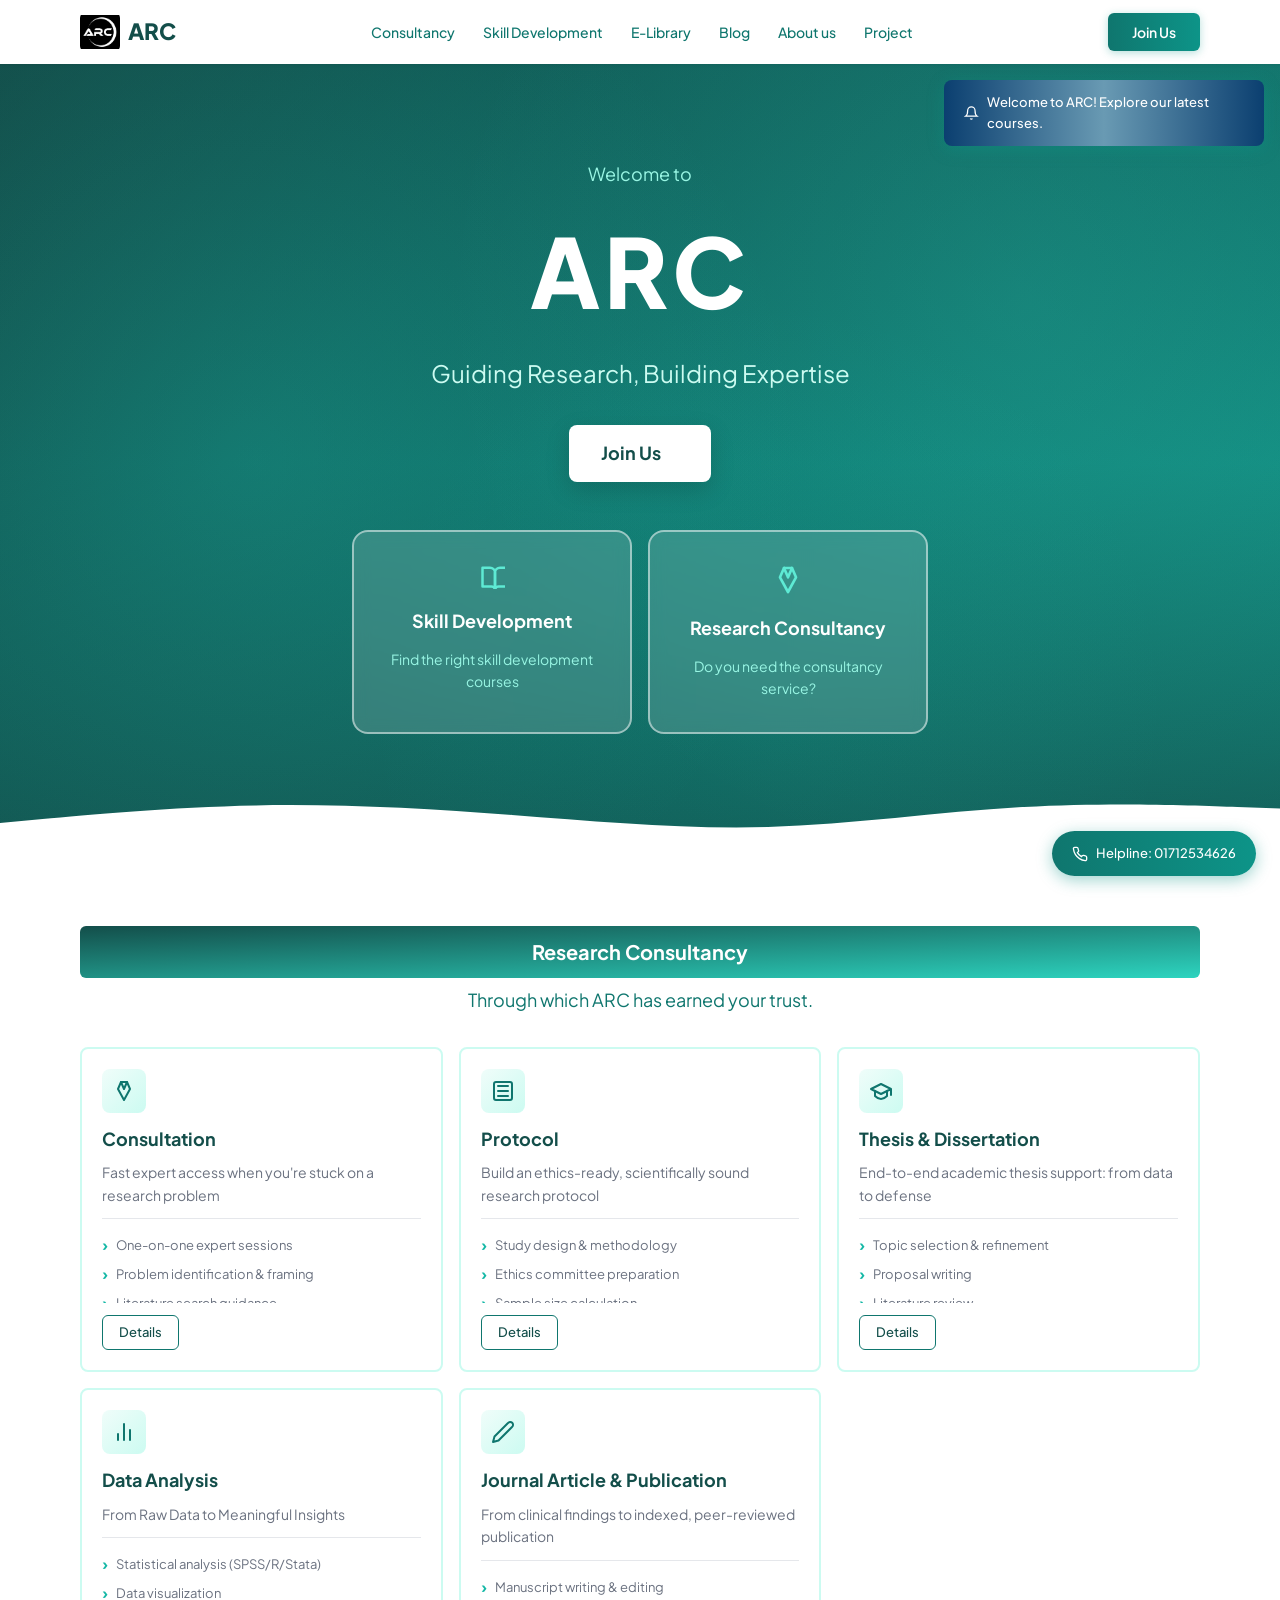
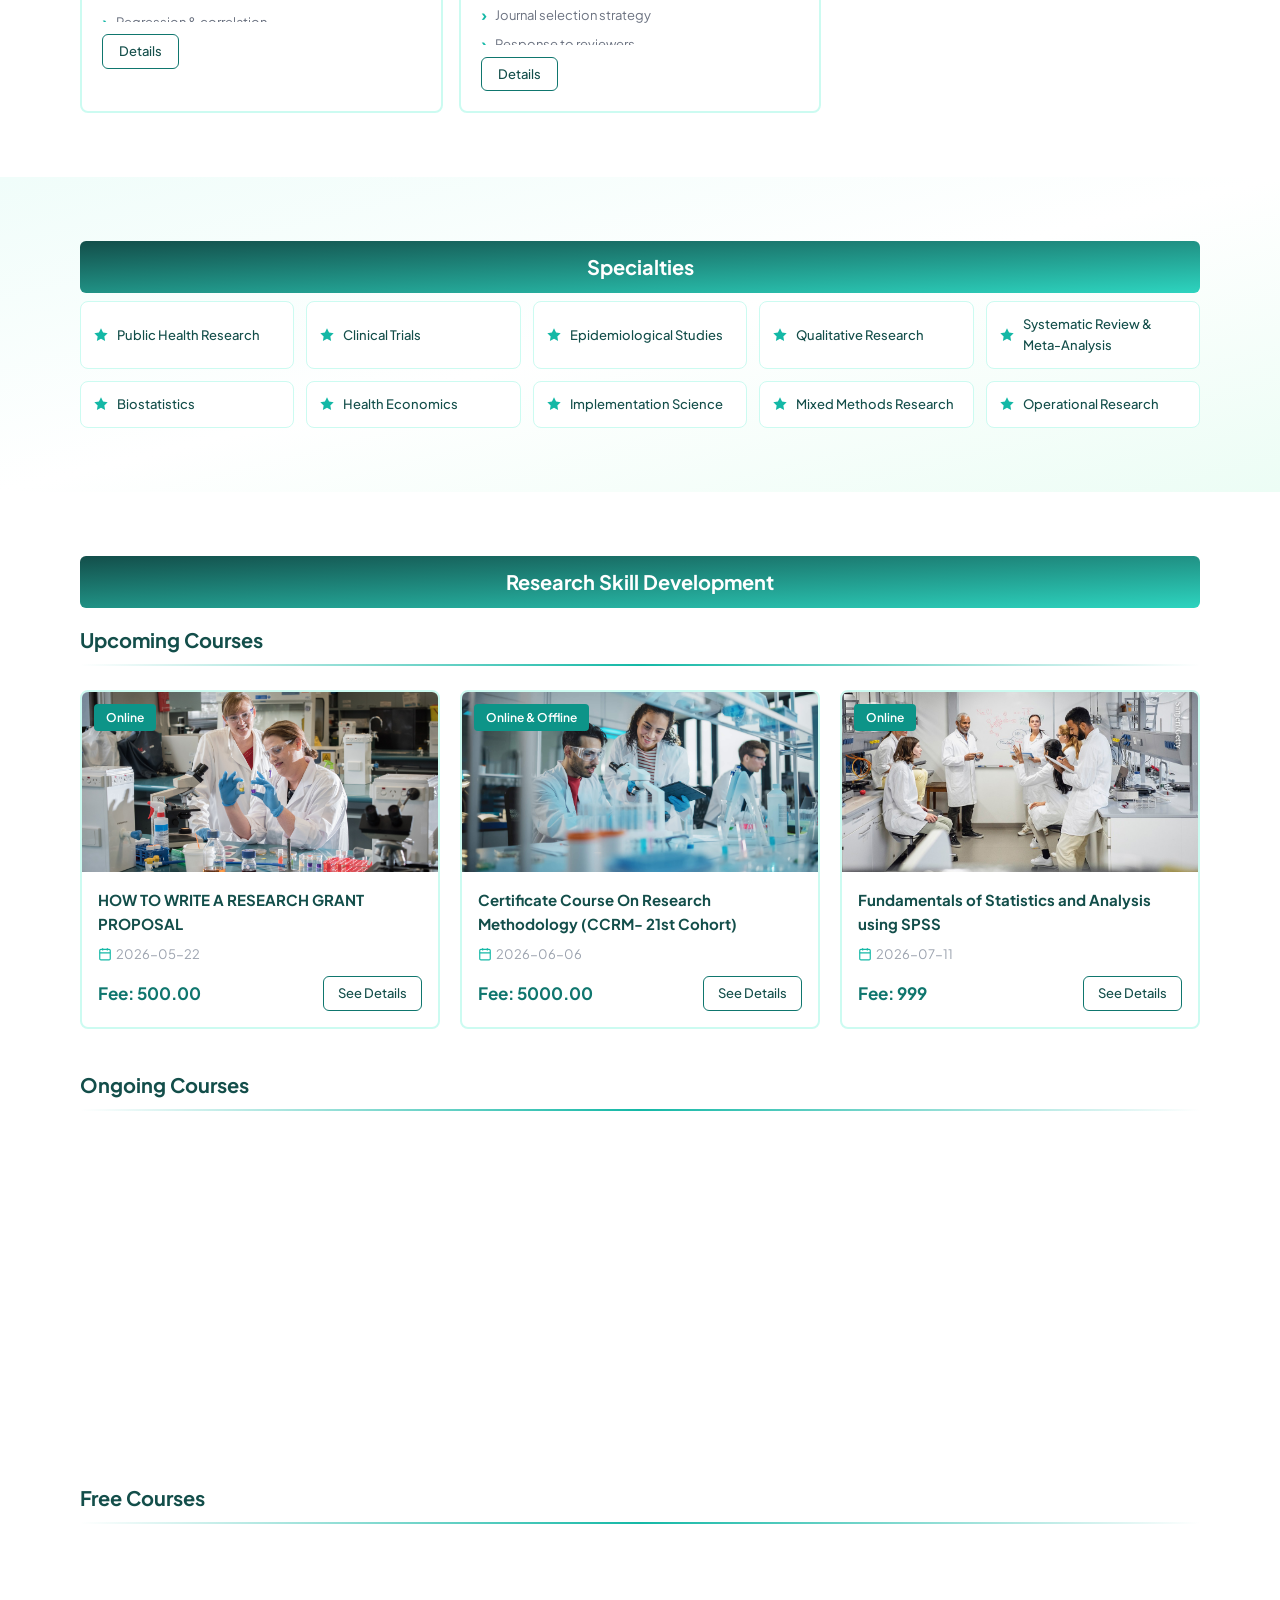
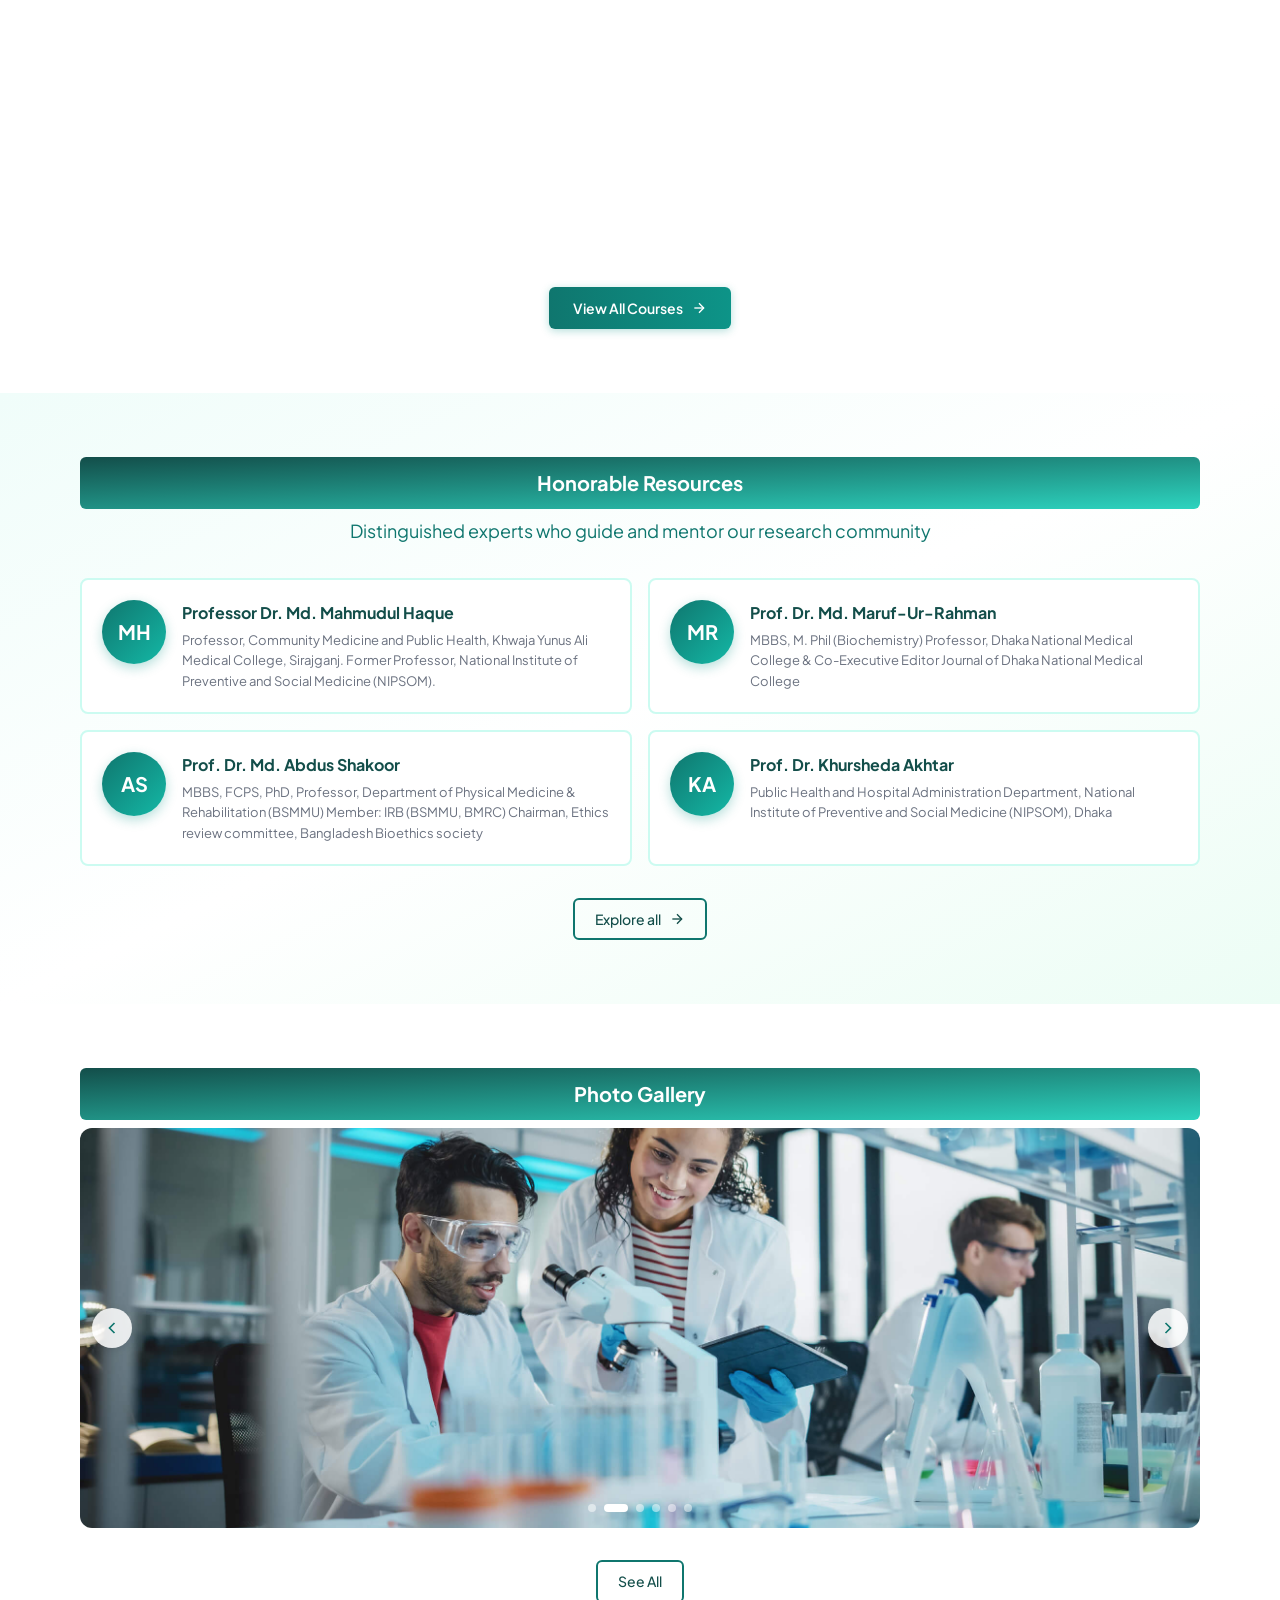
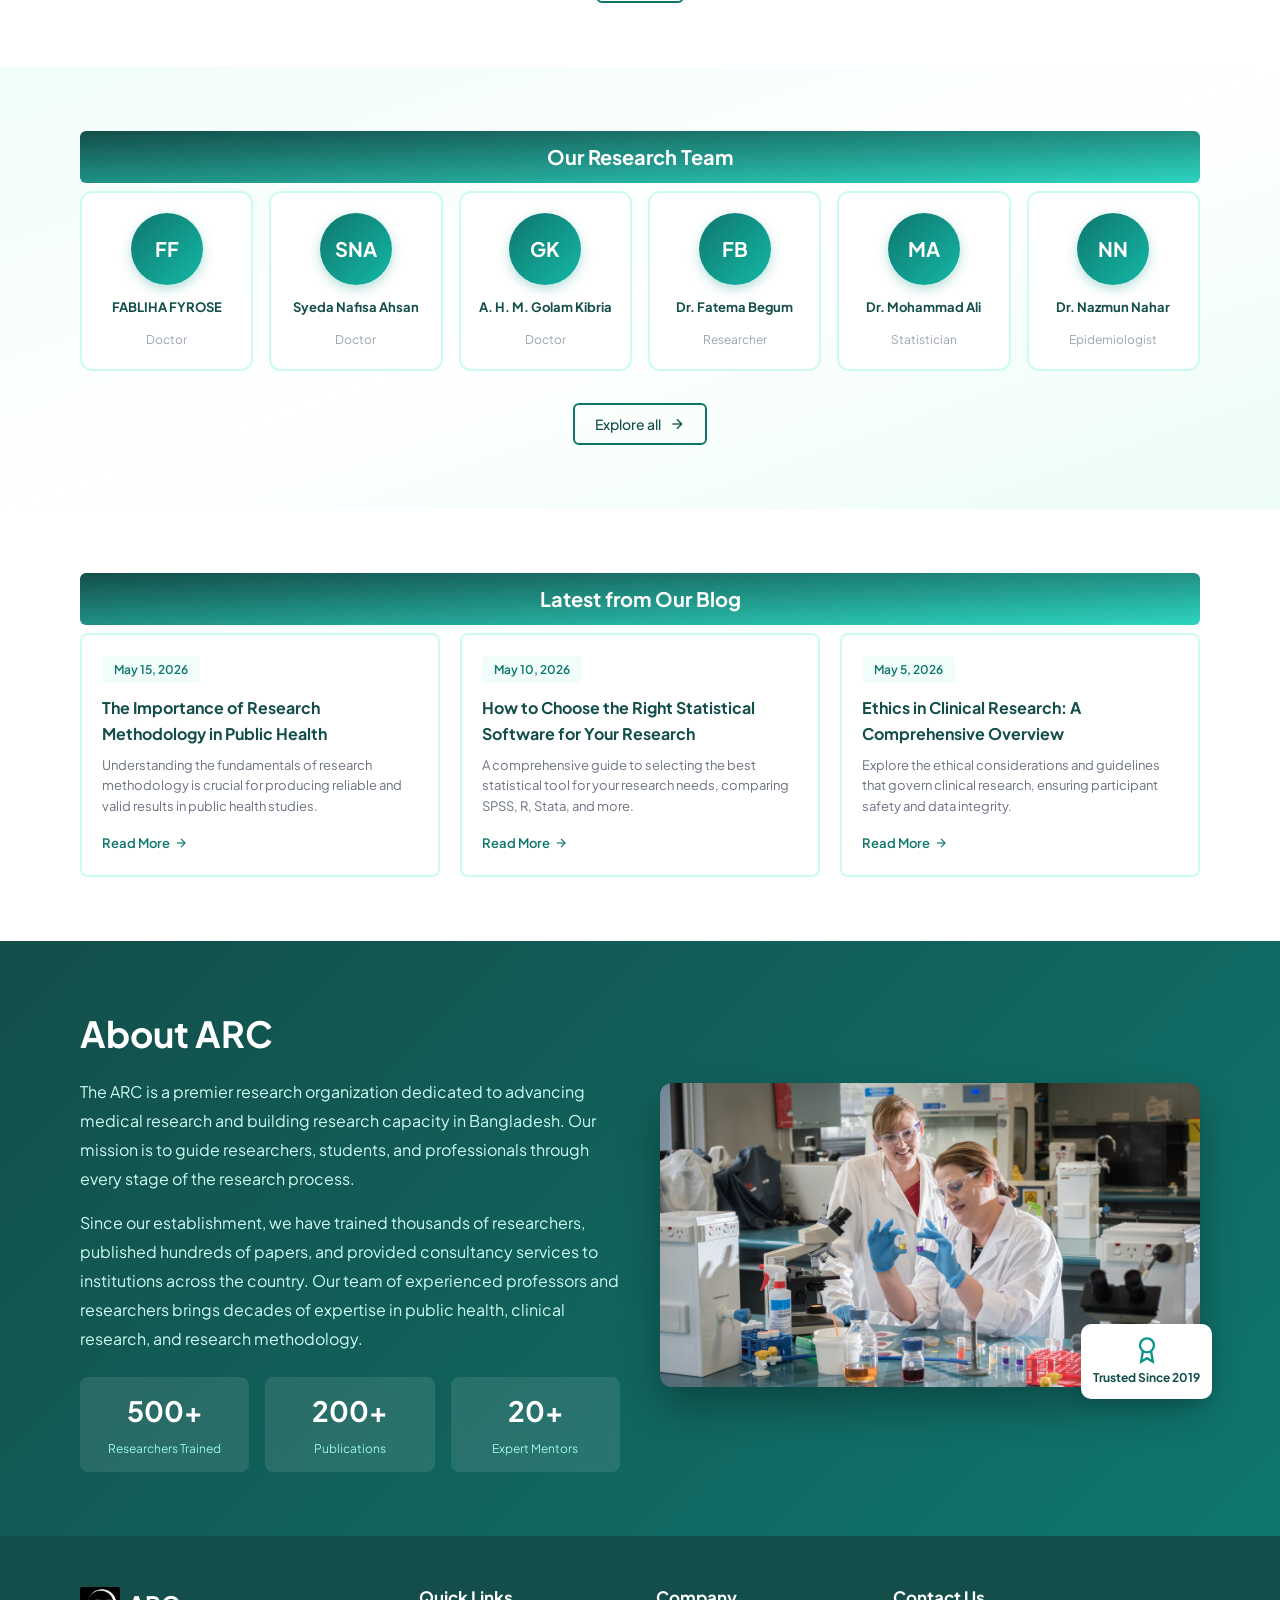
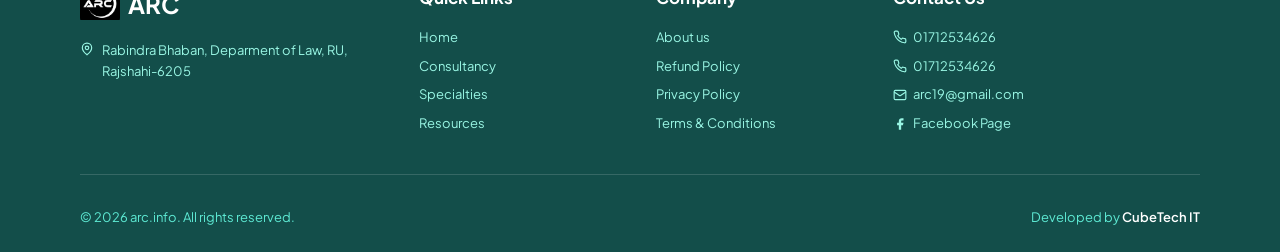
==== index.html @ f707f143 "Add files via upload" ====
<!DOCTYPE html>
<html lang="en">
<head>
  <meta charset="UTF-8" />
  <meta name="viewport" content="width=device-width, initial-scale=1.0" />
  <title>ARC - Research Skill Development | Courses</title>
  <meta name="description" content="Explore our available online, offline, and hybrid research skill development courses. Guiding Research, Building Expertise." />
  <link rel="preconnect" href="https://fonts.googleapis.com" />
  <link rel="preconnect" href="https://fonts.gstatic.com" crossorigin />
  <link href="https://fonts.googleapis.com/css2?family=Plus+Jakarta+Sans:wght@300;400;500;600;700;800&display=swap" rel="stylesheet" />
  <link rel="stylesheet" href="style.css" />
</head>
<body>

  <!-- ═══════════════ HEADER ═══════════════ -->
  <header id="header">
    <div class="container header-inner">
      <a href="#" class="logo">
        <img src="logo.png" alt="ARC Logo" />
        <span>ARC</span>
      </a>
      <nav id="desktopNav">
        <a href="#consultancy">Consultancy</a>
        <a href="#courses">Skill Development</a>
        <a href="#resources">E-Library</a>
        <a href="#blog">Blog</a>
        <a href="#about">About us</a>
        <a href="#team">Project</a>
      </nav>
      <a href="#" class="btn-join">Join Us</a>
      <button id="menuToggle" aria-label="Toggle menu">
        <span class="hamburger"></span>
      </button>
    </div>

    <!-- Mobile Nav -->
    <nav id="mobileNav">
      <a href="#consultancy">Consultancy</a>
      <a href="#courses">Skill Development</a>
      <a href="#resources">E-Library</a>
      <a href="#blog">Blog</a>
      <a href="#about">About us</a>
      <a href="#team">Project</a>
      <a href="#" class="btn-join-mobile">Join Us</a>
    </nav>
  </header>

  <main>
    <!-- ═══════════════ HERO ═══════════════ -->
    <section id="hero">
      <div class="hero-overlay"></div>
      <div class="hero-bg-pattern"></div>
      <div class="container hero-content">
        <p class="hero-welcome">Welcome to</p>
        <h1 class="hero-title">ARC</h1>
        <p class="hero-subtitle">Guiding Research, Building Expertise</p>
        <a href="#" class="btn-hero-join">
          Join Us
          <svg width="10" height="10" viewBox="0 0 10 10" fill="none" stroke="currentColor" stroke-width="2" stroke-linecap="round" stroke-linejoin="round"><path d="M5 12h14"/><path d="m12 5 7 7-7 7"/></svg>
        </a>
        <div class="hero-cards">
          <a href="#courses" class="hero-card">
            <div class="hero-card-icon">
              <svg width="25" height="25" viewBox="0 0 20 20" fill="none" stroke="currentColor" stroke-width="2" stroke-linecap="round" stroke-linejoin="round"><path d="M2 3h6a4 4 0 0 1 4 4v14a3 3 0 0 0-3-3H2z"/><path d="M22 3h-6a4 4 0 0 0-4 4v14a3 3 0 0 1 3-3h7z"/></svg>
            </div>
            <h4>Skill Development</h4>
            <p>Find the right skill development courses</p>
          </a>
          <a href="#consultancy" class="hero-card">
            <div class="hero-card-icon">
              <svg width="32" height="32" viewBox="0 0 24 24" fill="none" stroke="currentColor" stroke-width="2" stroke-linecap="round" stroke-linejoin="round"><path d="M9 3h6l3 7-6 11-6-11z"/><path d="M9 3l3 7m3-7-3 7"/></svg>
            </div>
            <h4>Research Consultancy</h4>
            <p>Do you need the consultancy service?</p>
          </a>
        </div>
      </div>
      <div class="hero-wave">
        <svg viewBox="0 0 1440 100" preserveAspectRatio="none">
          <path d="M0 50L48 45C96 40 192 30 288 28C384 26 480 32 576 40C672 48 768 58 864 55C960 52 1056 36 1152 30C1248 24 1344 28 1392 30L1440 32V100H0Z" fill="#ffffff"/>
        </svg>
      </div>
    </section>

    <!-- ═══════════════ RESEARCH CONSULTANCY ═══════════════ -->
    <section id="consultancy">
      <div class="container">
        <h2 class="section-title-bg">Research Consultancy</h2>
        <p class="section-subtitle">Through which ARC has earned your trust.</p>

        <div class="consultancy-grid">
          <!-- Consultation -->
          <a class="consultancy-card" data-service="0" href="step1.html?service=0">
            <div class="consultancy-icon">
              <svg width="24" height="24" viewBox="0 0 24 24" fill="none" stroke="currentColor" stroke-width="2" stroke-linecap="round" stroke-linejoin="round"><path d="M9 3h6l3 7-6 11-6-11z"/><path d="M9 3l3 7m3-7-3 7"/></svg>
            </div>
            <h4>Consultation</h4>
            <p>Fast expert access when you're stuck on a research problem</p>
            <hr />
            <ul class="feature-list collapsed">
              <li>One-on-one expert sessions</li>
              <li>Problem identification &amp; framing</li>
              <li>Literature search guidance</li>
            </ul>
            <span class="btn-details">Details</span>
          </a>

          <!-- Protocol -->
          <a class="consultancy-card" data-service="1" href="step1.html?service=1">
            <div class="consultancy-icon">
              <svg width="24" height="24" viewBox="0 0 24 24" fill="none" stroke="currentColor" stroke-width="2" stroke-linecap="round" stroke-linejoin="round"><rect width="18" height="18" x="3" y="3" rx="2"/><path d="M7 7h10"/><path d="M7 12h10"/><path d="M7 17h10"/></svg>
            </div>
            <h4>Protocol</h4>
            <p>Build an ethics-ready, scientifically sound research protocol</p>
            <hr />
            <ul class="feature-list collapsed">
              <li>Study design &amp; methodology</li>
              <li>Ethics committee preparation</li>
              <li>Sample size calculation</li>
              <li>Data collection plan</li>
              <li>Statistical analysis plan</li>
              <li>Timeline &amp; budgeting</li>
              <li>Regulatory compliance</li>
              <li>Informed consent drafting</li>
            </ul>
            <span class="btn-details">Details</span>
          </a>

          <!-- Thesis & Dissertation -->
          <a class="consultancy-card" data-service="2" href="step1.html?service=2">
            <div class="consultancy-icon">
              <svg width="24" height="24" viewBox="0 0 24 24" fill="none" stroke="currentColor" stroke-width="2" stroke-linecap="round" stroke-linejoin="round"><path d="M22 10v6M2 10l10-5 10 5-10 5z"/><path d="M6 12v5c3 3 6 3 6 3s3 0 6-3v-5"/></svg>
            </div>
            <h4>Thesis &amp; Dissertation</h4>
            <p>End-to-end academic thesis support: from data to defense</p>
            <hr />
            <ul class="feature-list collapsed">
              <li>Topic selection &amp; refinement</li>
              <li>Proposal writing</li>
              <li>Literature review</li>
              <li>Methodology design</li>
              <li>Data analysis &amp; interpretation</li>
              <li>Chapter-wise writing support</li>
              <li>Formatting &amp; citation</li>
              <li>Defense preparation</li>
              <li>Revision &amp; resubmission</li>
              <li>Plagiarism check &amp; correction</li>
              <li>Final submission guidance</li>
            </ul>
            <span class="btn-details">Details</span>
          </a>

          <!-- Data Analysis -->
          <a class="consultancy-card" data-service="3" href="step1.html?service=3">
            <div class="consultancy-icon">
              <svg width="24" height="24" viewBox="0 0 24 24" fill="none" stroke="currentColor" stroke-width="2" stroke-linecap="round" stroke-linejoin="round"><line x1="18" x2="18" y1="20" y2="10"/><line x1="12" x2="12" y1="20" y2="4"/><line x1="6" x2="6" y1="20" y2="14"/></svg>
            </div>
            <h4>Data Analysis</h4>
            <p>From Raw Data to Meaningful Insights</p>
            <hr />
            <ul class="feature-list collapsed">
              <li>Statistical analysis (SPSS/R/Stata)</li>
              <li>Data visualization</li>
              <li>Regression &amp; correlation</li>
              <li>Report-ready output</li>
            </ul>
            <span class="btn-details">Details</span>
          </a>

          <!-- Journal Article -->
          <a class="consultancy-card" data-service="4" href="step1.html?service=4">
            <div class="consultancy-icon">
              <svg width="24" height="24" viewBox="0 0 24 24" fill="none" stroke="currentColor" stroke-width="2" stroke-linecap="round" stroke-linejoin="round"><path d="M17 3a2.85 2.83 0 1 1 4 4L7.5 20.5 2 22l1.5-5.5Z"/></svg>
            </div>
            <h4>Journal Article &amp; Publication</h4>
            <p>From clinical findings to indexed, peer-reviewed publication</p>
            <hr />
            <ul class="feature-list collapsed">
              <li>Manuscript writing &amp; editing</li>
              <li>Journal selection strategy</li>
              <li>Response to reviewers</li>
              <li>Formatting per journal guidelines</li>
              <li>Reference management</li>
              <li>Abstract &amp; cover letter drafting</li>
              <li>Ethical compliance review</li>
              <li>Post-publication support</li>
              <li>Indexing assistance</li>
            </ul>
            <span class="btn-details">Details</span>
          </a>
        </div>
      </div>
    </section>

    <!-- ═══════════════ SPECIALTIES ═══════════════ -->
    <section id="specialties">
      <div class="container">
        <h2 class="section-title-bg">Specialties</h2>
        <div class="specialties-grid">
          <div class="specialty-tag">
            <svg width="16" height="16" viewBox="0 0 24 24" fill="currentColor"><polygon points="12 2 15.09 8.26 22 9.27 17 14.14 18.18 21.02 12 17.77 5.82 21.02 7 14.14 2 9.27 8.91 8.26 12 2"/></svg>
            Public Health Research
          </div>
          <div class="specialty-tag">
            <svg width="16" height="16" viewBox="0 0 24 24" fill="currentColor"><polygon points="12 2 15.09 8.26 22 9.27 17 14.14 18.18 21.02 12 17.77 5.82 21.02 7 14.14 2 9.27 8.91 8.26 12 2"/></svg>
            Clinical Trials
          </div>
          <div class="specialty-tag">
            <svg width="16" height="16" viewBox="0 0 24 24" fill="currentColor"><polygon points="12 2 15.09 8.26 22 9.27 17 14.14 18.18 21.02 12 17.77 5.82 21.02 7 14.14 2 9.27 8.91 8.26 12 2"/></svg>
            Epidemiological Studies
          </div>
          <div class="specialty-tag">
            <svg width="16" height="16" viewBox="0 0 24 24" fill="currentColor"><polygon points="12 2 15.09 8.26 22 9.27 17 14.14 18.18 21.02 12 17.77 5.82 21.02 7 14.14 2 9.27 8.91 8.26 12 2"/></svg>
            Qualitative Research
          </div>
          <div class="specialty-tag">
            <svg width="16" height="16" viewBox="0 0 24 24" fill="currentColor"><polygon points="12 2 15.09 8.26 22 9.27 17 14.14 18.18 21.02 12 17.77 5.82 21.02 7 14.14 2 9.27 8.91 8.26 12 2"/></svg>
            Systematic Review &amp; Meta-Analysis
          </div>
          <div class="specialty-tag">
            <svg width="16" height="16" viewBox="0 0 24 24" fill="currentColor"><polygon points="12 2 15.09 8.26 22 9.27 17 14.14 18.18 21.02 12 17.77 5.82 21.02 7 14.14 2 9.27 8.91 8.26 12 2"/></svg>
            Biostatistics
          </div>
          <div class="specialty-tag">
            <svg width="16" height="16" viewBox="0 0 24 24" fill="currentColor"><polygon points="12 2 15.09 8.26 22 9.27 17 14.14 18.18 21.02 12 17.77 5.82 21.02 7 14.14 2 9.27 8.91 8.26 12 2"/></svg>
            Health Economics
          </div>
          <div class="specialty-tag">
            <svg width="16" height="16" viewBox="0 0 24 24" fill="currentColor"><polygon points="12 2 15.09 8.26 22 9.27 17 14.14 18.18 21.02 12 17.77 5.82 21.02 7 14.14 2 9.27 8.91 8.26 12 2"/></svg>
            Implementation Science
          </div>
          <div class="specialty-tag">
            <svg width="16" height="16" viewBox="0 0 24 24" fill="currentColor"><polygon points="12 2 15.09 8.26 22 9.27 17 14.14 18.18 21.02 12 17.77 5.82 21.02 7 14.14 2 9.27 8.91 8.26 12 2"/></svg>
            Mixed Methods Research
          </div>
          <div class="specialty-tag">
            <svg width="16" height="16" viewBox="0 0 24 24" fill="currentColor"><polygon points="12 2 15.09 8.26 22 9.27 17 14.14 18.18 21.02 12 17.77 5.82 21.02 7 14.14 2 9.27 8.91 8.26 12 2"/></svg>
            Operational Research
          </div>
        </div>
      </div>
    </section>

    <!-- ═══════════════ COURSES ═══════════════ -->
    <section id="courses">
      <div class="container">
        <h2 class="section-title-bg">Research Skill Development</h2>

        <!-- Upcoming -->
        <h3 class="course-section-title">Upcoming Courses</h3>
        <hr class="section-divider" />
        <div class="courses-grid">
          <div class="course-card">
            <div class="course-image">
              <img src="arc5.jpg" alt="Course Thumbnail" />
              <span class="badge badge-teal">Online</span>
            </div>
            <div class="course-body">
              <h4>HOW TO WRITE A RESEARCH GRANT PROPOSAL</h4>
              <div class="course-meta">
                <span>
                  <svg width="14" height="14" viewBox="0 0 24 24" fill="none" stroke="currentColor" stroke-width="2"><rect width="18" height="18" x="3" y="4" rx="2"/><path d="M16 2v4M8 2v4M3 10h18"/></svg>
                  2026-05-22
                </span>
              </div>
              <div class="course-footer">
                <span class="course-fee">Fee: 500.00</span>
                <a href="course-detail.html?course=0" class="btn-see-details">See Details</a>
              </div>
            </div>
          </div>
          <div class="course-card">
            <div class="course-image">
              <img src="arc4.jpg" alt="Course Thumbnail" />
              <span class="badge badge-teal">Online &amp; Offline</span>
            </div>
            <div class="course-body">
              <h4>Certificate Course On Research Methodology (CCRM- 21st Cohort)</h4>
              <div class="course-meta">
                <span>
                  <svg width="14" height="14" viewBox="0 0 24 24" fill="none" stroke="currentColor" stroke-width="2"><rect width="18" height="18" x="3" y="4" rx="2"/><path d="M16 2v4M8 2v4M3 10h18"/></svg>
                  2026-06-06
                </span>
              </div>
              <div class="course-footer">
                <span class="course-fee">Fee: 5000.00</span>
                <a href="course-detail.html?course=1" class="btn-see-details">See Details</a>
              </div>
            </div>
          </div>
          <div class="course-card">
            <div class="course-image">
              <img src="arc3.jpg" alt="Course Thumbnail" />
              <span class="badge badge-teal">Online</span>
            </div>
            <div class="course-body">
              <h4>Fundamentals of Statistics and Analysis using SPSS</h4>
              <div class="course-meta">
                <span>
                  <svg width="14" height="14" viewBox="0 0 24 24" fill="none" stroke="currentColor" stroke-width="2"><rect width="18" height="18" x="3" y="4" rx="2"/><path d="M16 2v4M8 2v4M3 10h18"/></svg>
                  2026-07-11
                </span>
              </div>
              <div class="course-footer">
                <span class="course-fee">Fee: 999</span>
                <a href="course-detail.html?course=2" class="btn-see-details">See Details</a>
              </div>
            </div>
          </div>
        </div>

        <!-- Ongoing -->
        <h3 class="course-section-title">Ongoing Courses</h3>
        <hr class="section-divider" />
        <div class="courses-grid">
          <div class="course-card">
            <div class="course-image">
              <img src="arc2.jpg" alt="Course Thumbnail" />
              <span class="badge badge-orange">Ongoing</span>
            </div>
            <div class="course-body">
              <h4>Hands-on Training on Developing Questionnaire &amp; Preparing Dataset</h4>
              <div class="course-footer">
                <span class="course-fee">Fee: 250.00</span>
                <a href="course-detail.html?course=3" class="btn-see-details">See Details</a>
              </div>
            </div>
          </div>
          <div class="course-card">
            <div class="course-image">
              <img src="arc1.jpg" alt="Course Thumbnail" />
              <span class="badge badge-orange">Ongoing</span>
            </div>
            <div class="course-body">
              <h4>Writing Review Articles and Literature Reviews</h4>
              <div class="course-footer">
                <span class="course-fee">Fee: 400.00</span>
                <a href="course-detail.html?course=4" class="btn-see-details">See Details</a>
              </div>
            </div>
          </div>
          <div class="course-card">
            <div class="course-image">
              <img src="arc5.jpg" alt="Course Thumbnail" />
              <span class="badge badge-orange">Ongoing</span>
            </div>
            <div class="course-body">
              <h4>Sample Size Calculation</h4>
              <div class="course-footer">
                <span class="course-fee">Fee: 400.00</span>
                <a href="course-detail.html?course=5" class="btn-see-details">See Details</a>
              </div>
            </div>
          </div>
        </div>

        <!-- Free -->
        <h3 class="course-section-title">Free Courses</h3>
        <hr class="section-divider" />
        <div class="courses-grid courses-grid-2">
          <div class="course-card course-card-free">
            <div class="course-image">
              <img src="arc4.jpg" alt="Course Thumbnail" />
              <span class="badge badge-green">Free</span>
            </div>
            <div class="course-body">
              <h4>Certificate Course On Research Methodology Free Session</h4>
              <div class="course-footer">
                <span class="course-fee course-fee-free">Fee: Free</span>
                <a href="course-detail.html?course=6" class="btn-see-details btn-see-details-green">See Details</a>
              </div>
            </div>
          </div>
          <div class="course-card course-card-free">
            <div class="course-image">
              <img src="arc3.jpg" alt="Course Thumbnail" />
              <span class="badge badge-green">Free</span>
            </div>
            <div class="course-body">
              <h4>Day long FREE Consultancy</h4>
              <div class="course-footer">
                <span class="course-fee course-fee-free">Fee: Free</span>
                <a href="course-detail.html?course=7" class="btn-see-details btn-see-details-green">See Details</a>
              </div>
            </div>
          </div>
        </div>

        <div class="center-btn">
          <a href="#" class="btn-primary">
            View All Courses
            <svg width="16" height="16" viewBox="0 0 24 24" fill="none" stroke="currentColor" stroke-width="2"><path d="M5 12h14"/><path d="m12 5 7 7-7 7"/></svg>
          </a>
        </div>
      </div>
    </section>

    <!-- ═══════════════ HONORABLE RESOURCES ═══════════════ -->
    <section id="resources">
      <div class="container">
        <h2 class="section-title-bg">Honorable Resources</h2>
        <p class="section-subtitle">Distinguished experts who guide and mentor our research community</p>

        <div class="resources-grid">
          <div class="resource-card">
            <div class="resource-avatar">MH</div>
            <div class="resource-info">
              <h4>Professor Dr. Md. Mahmudul Haque</h4>
              <p>Professor, Community Medicine and Public Health, Khwaja Yunus Ali Medical College, Sirajganj. Former Professor, National Institute of Preventive and Social Medicine (NIPSOM).</p>
            </div>
          </div>
          <div class="resource-card">
            <div class="resource-avatar">MR</div>
            <div class="resource-info">
              <h4>Prof. Dr. Md. Maruf-Ur-Rahman</h4>
              <p>MBBS, M. Phil (Biochemistry) Professor, Dhaka National Medical College &amp; Co-Executive Editor Journal of Dhaka National Medical College</p>
            </div>
          </div>
          <div class="resource-card">
            <div class="resource-avatar">AS</div>
            <div class="resource-info">
              <h4>Prof. Dr. Md. Abdus Shakoor</h4>
              <p>MBBS, FCPS, PhD, Professor, Department of Physical Medicine &amp; Rehabilitation (BSMMU) Member: IRB (BSMMU, BMRC) Chairman, Ethics review committee, Bangladesh Bioethics society</p>
            </div>
          </div>
          <div class="resource-card">
            <div class="resource-avatar">KA</div>
            <div class="resource-info">
              <h4>Prof. Dr. Khursheda Akhtar</h4>
              <p>Public Health and Hospital Administration Department, National Institute of Preventive and Social Medicine (NIPSOM), Dhaka</p>
            </div>
          </div>
        </div>

        <div class="center-btn">
          <a href="#" class="btn-outline">
            Explore all
            <svg width="16" height="16" viewBox="0 0 24 24" fill="none" stroke="currentColor" stroke-width="2"><path d="M5 12h14"/><path d="m12 5 7 7-7 7"/></svg>
          </a>
        </div>
      </div>
    </section>

    <!-- ═══════════════ PHOTO GALLERY ═══════════════ -->
    <section id="gallery">
      <div class="container">
        <h2 class="section-title-bg">Photo Gallery</h2>

        <div class="gallery-carousel">
          <div class="gallery-track" id="galleryTrack">
            <div class="gallery-slide">
              <img src="arc5.jpg" alt="Gallery 1" />
            </div>
            <div class="gallery-slide">
              <img src="arc4.jpg" alt="Gallery 2" />
            </div>
            <div class="gallery-slide">
              <img src="arc3.jpg" alt="Gallery 3" />
            </div>
            <div class="gallery-slide">
              <img src="arc2.jpg" alt="Gallery 4" />
            </div>
            <div class="gallery-slide">
              <img src="arc1.jpg" alt="Gallery 5" />
            </div>
            <div class="gallery-slide">
              <img src="arc5.jpg" alt="Gallery 6" />
            </div>
          </div>
          <button class="gallery-prev" onclick="gallerySlide(-1)" aria-label="Previous slide">
            <svg width="20" height="20" viewBox="0 0 24 24" fill="none" stroke="currentColor" stroke-width="2"><path d="m15 18-6-6 6-6"/></svg>
          </button>
          <button class="gallery-next" onclick="gallerySlide(1)" aria-label="Next slide">
            <svg width="20" height="20" viewBox="0 0 24 24" fill="none" stroke="currentColor" stroke-width="2"><path d="m9 18 6-6-6-6"/></svg>
          </button>
          <div class="gallery-dots" id="galleryDots"></div>
        </div>

        <div class="center-btn">
          <a href="#" class="btn-outline">See All</a>
        </div>
      </div>
    </section>

    <!-- ═══════════════ RESEARCH TEAM ═══════════════ -->
    <section id="team">
      <div class="container">
        <h2 class="section-title-bg">Our Research Team</h2>

        <div class="team-grid">
          <a href="#" class="team-card">
            <div class="team-avatar">FF</div>
            <h4>FABLIHA FYROSE</h4>
            <p>Doctor</p>
          </a>
          <a href="#" class="team-card">
            <div class="team-avatar">SNA</div>
            <h4>Syeda Nafisa Ahsan</h4>
            <p>Doctor</p>
          </a>
          <a href="#" class="team-card">
            <div class="team-avatar">GK</div>
            <h4>A. H. M. Golam Kibria</h4>
            <p>Doctor</p>
          </a>
          <a href="#" class="team-card">
            <div class="team-avatar">FB</div>
            <h4>Dr. Fatema Begum</h4>
            <p>Researcher</p>
          </a>
          <a href="#" class="team-card">
            <div class="team-avatar">MA</div>
            <h4>Dr. Mohammad Ali</h4>
            <p>Statistician</p>
          </a>
          <a href="#" class="team-card">
            <div class="team-avatar">NN</div>
            <h4>Dr. Nazmun Nahar</h4>
            <p>Epidemiologist</p>
          </a>
        </div>

        <div class="center-btn">
          <a href="#" class="btn-outline">
            Explore all
            <svg width="16" height="16" viewBox="0 0 24 24" fill="none" stroke="currentColor" stroke-width="2"><path d="M5 12h14"/><path d="m12 5 7 7-7 7"/></svg>
          </a>
        </div>
      </div>
    </section>

    <!-- ═══════════════ BLOG ═══════════════ -->
    <section id="blog">
      <div class="container">
        <h2 class="section-title-bg">Latest from Our Blog</h2>

        <div class="blog-grid">
          <div class="blog-card">
            <span class="blog-date">May 15, 2026</span>
            <h4>The Importance of Research Methodology in Public Health</h4>
            <p>Understanding the fundamentals of research methodology is crucial for producing reliable and valid results in public health studies.</p>
            <a href="#" class="blog-link">
              Read More
              <svg width="14" height="14" viewBox="0 0 24 24" fill="none" stroke="currentColor" stroke-width="2"><path d="M5 12h14"/><path d="m12 5 7 7-7 7"/></svg>
            </a>
          </div>
          <div class="blog-card">
            <span class="blog-date">May 10, 2026</span>
            <h4>How to Choose the Right Statistical Software for Your Research</h4>
            <p>A comprehensive guide to selecting the best statistical tool for your research needs, comparing SPSS, R, Stata, and more.</p>
            <a href="#" class="blog-link">
              Read More
              <svg width="14" height="14" viewBox="0 0 24 24" fill="none" stroke="currentColor" stroke-width="2"><path d="M5 12h14"/><path d="m12 5 7 7-7 7"/></svg>
            </a>
          </div>
          <div class="blog-card">
            <span class="blog-date">May 5, 2026</span>
            <h4>Ethics in Clinical Research: A Comprehensive Overview</h4>
            <p>Explore the ethical considerations and guidelines that govern clinical research, ensuring participant safety and data integrity.</p>
            <a href="#" class="blog-link">
              Read More
              <svg width="14" height="14" viewBox="0 0 24 24" fill="none" stroke="currentColor" stroke-width="2"><path d="M5 12h14"/><path d="m12 5 7 7-7 7"/></svg>
            </a>
          </div>
        </div>
      </div>
    </section>

    <!-- ═══════════════ ABOUT ═══════════════ -->
    <section id="about">
      <div class="container about-inner">
        <div class="about-text">
          <h2>About ARC</h2>
          <p>The ARC is a premier research organization dedicated to advancing medical research and building research capacity in Bangladesh. Our mission is to guide researchers, students, and professionals through every stage of the research process.</p>
          <p>Since our establishment, we have trained thousands of researchers, published hundreds of papers, and provided consultancy services to institutions across the country. Our team of experienced professors and researchers brings decades of expertise in public health, clinical research, and research methodology.</p>
          <div class="about-stats">
            <div class="stat-item">
              <span class="stat-number">500+</span>
              <span class="stat-label">Researchers Trained</span>
            </div>
            <div class="stat-item">
              <span class="stat-number">200+</span>
              <span class="stat-label">Publications</span>
            </div>
            <div class="stat-item">
              <span class="stat-number">20+</span>
              <span class="stat-label">Expert Mentors</span>
            </div>
          </div>
        </div>
        <div class="about-image">
          <div class="about-img-wrapper">
            <img src="arc5.jpg" alt="ARC Research" />
            <div class="about-badge">
              <svg width="28" height="28" viewBox="0 0 24 24" fill="none" stroke="currentColor" stroke-width="2"><circle cx="12" cy="8" r="6"/><path d="M15.477 12.89 17 22l-5-3-5 3 1.523-9.11"/></svg>
              <span>Trusted Since 2019</span>
            </div>
          </div>
        </div>
      </div>
    </section>
  </main>

  <!-- ═══════════════ FOOTER ═══════════════ -->
  <footer>
    <div class="container footer-inner">
      <div class="footer-grid">
        <!-- Brand -->
        <div class="footer-brand">
          <div class="footer-logo">
            <img src="logo.png" alt="ARC" />
            <span>ARC</span>
          </div>
          <div class="footer-address">
            <svg width="14" height="14" viewBox="0 0 24 24" fill="none" stroke="currentColor" stroke-width="2"><path d="M20 10c0 6-8 12-8 12s-8-6-8-12a8 8 0 0 1 16 0Z"/><circle cx="12" cy="10" r="3"/></svg>
            <p>Rabindra Bhaban, Deparment of Law, RU, Rajshahi-6205</p>
          </div>
        </div>

        <!-- Quick Links -->
        <div class="footer-col">
          <h4>Quick Links</h4>
          <ul>
            <li><a href="#">Home</a></li>
            <li><a href="#consultancy">Consultancy</a></li>
            <li><a href="#specialties">Specialties</a></li>
            <li><a href="#resources">Resources</a></li>
          </ul>
        </div>

        <!-- Company -->
        <div class="footer-col">
          <h4>Company</h4>
          <ul>
            <li><a href="#about">About us</a></li>
            <li><a href="#">Refund Policy</a></li>
            <li><a href="#">Privacy Policy</a></li>
            <li><a href="#">Terms &amp; Conditions</a></li>
          </ul>
        </div>

        <!-- Contact -->
        <div class="footer-col">
          <h4>Contact Us</h4>
          <ul class="contact-list">
            <li>
              <a href="tel:01712534626">
                <svg width="14" height="14" viewBox="0 0 24 24" fill="none" stroke="currentColor" stroke-width="2"><path d="M22 16.92v3a2 2 0 0 1-2.18 2 19.79 19.79 0 0 1-8.63-3.07 19.5 19.5 0 0 1-6-6 19.79 19.79 0 0 1-3.07-8.67A2 2 0 0 1 4.11 2h3a2 2 0 0 1 2 1.72 12.84 12.84 0 0 0 .7 2.81 2 2 0 0 1-.45 2.11L8.09 9.91a16 16 0 0 0 6 6l1.27-1.27a2 2 0 0 1 2.11-.45 12.84 12.84 0 0 0 2.81.7A2 2 0 0 1 22 16.92z"/></svg>
                01712534626
              </a>
            </li>
            <li>
              <a href="tel:01712534626">
                <svg width="14" height="14" viewBox="0 0 24 24" fill="none" stroke="currentColor" stroke-width="2"><path d="M22 16.92v3a2 2 0 0 1-2.18 2 19.79 19.79 0 0 1-8.63-3.07 19.5 19.5 0 0 1-6-6 19.79 19.79 0 0 1-3.07-8.67A2 2 0 0 1 4.11 2h3a2 2 0 0 1 2 1.72 12.84 12.84 0 0 0 .7 2.81 2 2 0 0 1-.45 2.11L8.09 9.91a16 16 0 0 0 6 6l1.27-1.27a2 2 0 0 1 2.11-.45 12.84 12.84 0 0 0 2.81.7A2 2 0 0 1 22 16.92z"/></svg>
                01712534626
              </a>
            </li>
            <li>
              <a href="mailto:arc19@gmail.com">
                <svg width="14" height="14" viewBox="0 0 24 24" fill="none" stroke="currentColor" stroke-width="2"><rect width="20" height="16" x="2" y="4" rx="2"/><path d="m22 7-8.97 5.7a1.94 1.94 0 0 1-2.06 0L2 7"/></svg>
                arc19@gmail.com
              </a>
            </li>
            <li>
              <a href="https://facebook.com" target="_blank">
                <svg width="14" height="14" viewBox="0 0 24 24" fill="currentColor"><path d="M18 2h-3a5 5 0 0 0-5 5v3H7v4h3v8h4v-8h3l1-4h-4V7a1 1 0 0 1 1-1h3z"/></svg>
                Facebook Page
              </a>
            </li>
          </ul>
        </div>
      </div>

      <hr class="footer-divider" />

      <div class="footer-bottom">
        <p>&copy; 2026 arc.info. All rights reserved.</p>
        <p>Developed by <a href="#">CubeTech IT</a></p>
      </div>
    </div>
  </footer>

  <!-- Floating Helpline -->
  <a href="tel:01712534626" class="helpline-btn">
    <svg width="16" height="16" viewBox="0 0 24 24" fill="none" stroke="currentColor" stroke-width="2"><path d="M22 16.92v3a2 2 0 0 1-2.18 2 19.79 19.79 0 0 1-8.63-3.07 19.5 19.5 0 0 1-6-6 19.79 19.79 0 0 1-3.07-8.67A2 2 0 0 1 4.11 2h3a2 2 0 0 1 2 1.72 12.84 12.84 0 0 0 .7 2.81 2 2 0 0 1-.45 2.11L8.09 9.91a16 16 0 0 0 6 6l1.27-1.27a2 2 0 0 1 2.11-.45 12.84 12.84 0 0 0 2.81.7A2 2 0 0 1 22 16.92z"/></svg>
    Helpline: 01712534626
  </a>



  <script src="script.js"></script>
</body>
</html>
---- style.css ----
/* ──-------------------- Reset & Base ---------------── */
*, *::before, *::after {
  margin: 0;
  padding: 0;
  box-sizing: border-box;
}

html {
  scroll-behavior: smooth;
}

body {
  font-family: 'Plus Jakarta Sans', ui-sans-serif, system-ui, sans-serif;
  line-height: 1.6;
  color: #1a1a1a;
  background: #ffffff;
  -webkit-font-smoothing: antialiased;
}

a {
  text-decoration: none;
  color: inherit;
}

img {
  max-width: 100%;
  height: auto;
  display: block;
}

ul {
  list-style: none;
}

/* ── Container ── */
.container {
  max-width: 72rem;
  margin: 0 auto;
  padding: 0 1rem;
  width: 100%;
}
/* ═══════════════════════════════════════════════
   HEADER
   ═══════════════════════════════════════════════ */
#header {
  position: sticky;
  top: 0;
  z-index: 100;
  background: #ffffff;
  box-shadow: 0 1px 3px rgba(0,0,0,0.08);
  transition: all 0.3s;
}

#header.scrolled {
  background: rgba(255,255,255,0.97);
  backdrop-filter: blur(12px);
  box-shadow: 0 4px 12px rgba(0,0,0,0.1);
}

.header-inner {
  display: flex;
  align-items: center;
  justify-content: space-between;
  padding: 0.75rem 1rem;
  gap: 1rem;
}

.logo {
  display: flex;
  align-items: center;
  gap: 0.5rem;
  flex-shrink: 0;
}

.logo img {
  height: 40px;
  width: 40px;
  object-fit: contain;
  border-radius: 6px;
}

.logo span {
  font-size: 1.4rem;
  font-weight: 800;
  color: #134e4a;
}

#desktopNav {
  display: none;
  align-items: center;
  gap: 0.25rem;
}

#desktopNav a {
  padding: 0.5rem 0.75rem;
  font-size: 0.875rem;
  font-weight: 500;
  color: #0f766e;
  border-radius: 6px;
  transition: all 0.3s;
}

#desktopNav a:hover {
  color: #f87171;
  background: #f0fdfa;
}

.btn-join {
  display: none;
  padding: 0.5rem 1.5rem;
  background: linear-gradient(to right, #0f766e, #0d9488);
  color: #fff;
  font-weight: 600;
  font-size: 0.875rem;
  border-radius: 6px;
  transition: all 0.3s;
  box-shadow: 0 2px 8px rgba(13,148,136,0.3);
}

.btn-join:hover {
  background: linear-gradient(to right, #0d9488, #14b8a6);
  box-shadow: 0 4px 12px rgba(13,148,136,0.4);
  transform: translateY(-1px);
}

#menuToggle {
  display: flex;
  align-items: center;
  justify-content: center;
  width: 40px;
  height: 40px;
  background: none;
  border: none;
  cursor: pointer;
  position: relative;
}

.hamburger, .hamburger::before, .hamburger::after {
  display: block;
  width: 22px;
  height: 2px;
  background: #0f766e;
  border-radius: 2px;
  transition: all 0.3s;
}

.hamburger::before, .hamburger::after {
  content: '';
  position: absolute;
  left: 9px;
}

.hamburger::before { top: 10px; }
.hamburger::after { top: 26px; }

#menuToggle.active .hamburger { background: transparent; }
#menuToggle.active .hamburger::before { top: 18px; transform: rotate(45deg); }
#menuToggle.active .hamburger::after { top: 18px; transform: rotate(-45deg); }

#mobileNav {
  display: none;
  flex-direction: column;
  padding: 0.5rem 1rem 1rem;
  border-top: 1px solid #f0f0f0;
  background: #fff;
  animation: slideDown 0.3s ease;
}

#mobileNav.open {
  display: flex;
}

#mobileNav a {
  padding: 0.75rem 1rem;
  font-size: 0.875rem;
  font-weight: 500;
  color: #0f766e;
  border-radius: 8px;
  transition: all 0.2s;
}

#mobileNav a:hover {
  color: #f87171;
  background: #f0fdfa;
}

.btn-join-mobile {
  margin-top: 0.5rem;
  padding: 0.625rem 1rem;
  background: linear-gradient(to right, #0f766e, #0d9488);
  color: #fff !important;
  font-weight: 600;
  border-radius: 6px;
  text-align: center;
}

@keyframes slideDown {
  from { opacity: 0; transform: translateY(-10px); }
  to { opacity: 1; transform: translateY(0); }
}

@media (min-width: 1024px) {
  #desktopNav { display: flex; }
  .btn-join { display: inline-block; }
  #menuToggle { display: none; }
}

/* ═══════════════════════════════════════════════
   HERO SECTION
   ═══════════════════════════════════════════════ */
#hero {
  position: relative;
  min-height: 60vh;
  display: flex;
  align-items: center;
  overflow: hidden;
  background: linear-gradient(135deg, #134e4a 0%, #0f766e 30%, #0d9488 60%, #14b8a6 100%);
}

.hero-overlay {
  position: absolute;
  inset: 0;
  background: linear-gradient(to top, rgba(19,78,74,0.85), rgba(19,78,74,0.3), rgba(19,78,74,0.5));
  z-index: 1;
}

.hero-bg-pattern {
  position: absolute;
  inset: 0;
  background-image: 
    radial-gradient(circle at 20% 50%, rgba(45,212,191,0.15) 0%, transparent 50%),
    radial-gradient(circle at 80% 30%, rgba(94,234,212,0.1) 0%, transparent 50%),
    radial-gradient(circle at 60% 80%, rgba(20,184,166,0.12) 0%, transparent 40%);
  z-index: 1;
}

.hero-content {
  position: relative;
  z-index: 2;
  text-align: center;
  padding: 5rem 1rem 8rem;
}

.hero-welcome {
  color: #99f6e4;
  font-size: 1.125rem;
  margin-bottom: 0.25rem;
  animation: fadeInUp 0.6s ease-out;
}

.hero-title {
  font-size: 3.5rem;
  font-weight: 800;
  color: #ffffff;
  letter-spacing: 4px;
  margin-bottom: 0.5rem;
  animation: fadeInUp 0.6s ease-out 0.1s both;
}

.hero-subtitle {
  font-size: 1.25rem;
  color: #ccfbf1;
  margin-bottom: 2rem;
  max-width: 32rem;
  margin-left: auto;
  margin-right: auto;
  animation: fadeInUp 0.6s ease-out 0.2s both;
}

.btn-hero-join {
  display: inline-flex;
  align-items: center;
  gap: 0.5rem;
  padding: 0.875rem 2rem;
  background: #ffffff;
  color: #134e4a;
  font-weight: 700;
  font-size: 1.125rem;
  border-radius: 8px;
  box-shadow: 0 8px 24px rgba(0,0,0,0.15);
  transition: all 0.3s;
  animation: fadeInUp 0.6s ease-out 0.3s both;
}

.btn-hero-join:hover {
  background: #f0fdfa;
  transform: translateY(-2px);
  box-shadow: 0 12px 32px rgba(0,0,0,0.2);
}

.hero-cards {
  display: grid;
  grid-template-columns: 1fr;
  gap: 1rem;
  max-width: 36rem;
  margin: 3rem auto 0;
}

.hero-card {
  display: flex;
  flex-direction: column;
  align-items: center;
  gap: 0.75rem;
  padding: 1.5rem;
  border-radius: 1rem;
  border: 2px solid rgba(255,255,255,0.5);
  background: rgba(255,255,255,0.15);
  backdrop-filter: blur(8px);
  color: #ccfbf1;
  transition: all 0.3s;
  animation: fadeInUp 0.6s ease-out 0.4s both;
}

.hero-card:hover {
  background: rgba(255,255,255,0.25);
  border-color: rgba(255,255,255,0.7);
  transform: translateY(-4px);
}

.hero-card-icon {
  color: #5eead4;
}

.hero-card h4 {
  font-size: 1.125rem;
  font-weight: 700;
  color: #ffffff;
}

.hero-card p {
  font-size: 0.875rem;
  color: #99f6e4;
}

.hero-wave {
  position: absolute;
  bottom: -1px;
  left: 0;
  right: 0;
  z-index: 3;
}

.hero-wave svg {
  display: block;
  width: 100%;
  height: 60px;
}

@keyframes fadeInUp {
  from { opacity: 0; transform: translateY(20px); }
  to { opacity: 1; transform: translateY(0); }
}

@media (min-width: 640px) {
  .hero-cards { grid-template-columns: 1fr 1fr; }
  .hero-title { font-size: 5rem; }
  .hero-subtitle { font-size: 1.5rem; }
}

@media (min-width: 768px) {
  .hero-content { padding: 6rem 1rem 8rem; }
  .hero-title { font-size: 6rem; }
  .hero-card { padding: 2rem; }
  .hero-wave svg { height: 80px; }
}

/* ═══════════════════════════════════════════════
   SECTION COMMON STYLES
   ═══════════════════════════════════════════════ */
.section-title-bg {
  background: linear-gradient(to bottom right, #134e4a, #2dd4bf);
  font-size: 1rem;
  font-weight: 700;
  padding: 0.5rem;
  text-align: center;
  color: #ffffff;
  border-radius: 6px;
  margin-bottom: 0.5rem;
}

.section-subtitle {
  text-align: center;
  color: #0f766e;
  font-size: 1.125rem;
  margin-bottom: 2rem;
}

.section-divider {
  border: none;
  height: 2px;
  background: linear-gradient(to right, transparent, #14b8a6, transparent);
  margin-bottom: 1.5rem;
}

.center-btn {
  text-align: center;
  margin-top: 2rem;
}

.btn-primary {
  display: inline-flex;
  align-items: center;
  gap: 0.5rem;
  padding: 0.625rem 1.5rem;
  background: linear-gradient(to right, #0f766e, #0d9488);
  color: #fff;
  font-weight: 600;
  font-size: 0.875rem;
  border-radius: 6px;
  box-shadow: 0 2px 8px rgba(13,148,136,0.3);
  transition: all 0.3s;
}

.btn-primary:hover {
  box-shadow: 0 4px 16px rgba(13,148,136,0.4);
  transform: translateY(-1px);
}

.btn-outline {
  display: inline-flex;
  align-items: center;
  gap: 0.5rem;
  padding: 0.5rem 1.25rem;
  border: 2px solid #0f766e;
  color: #134e4a;
  font-weight: 500;
  font-size: 0.875rem;
  border-radius: 6px;
  transition: all 0.3s;
}

.btn-outline:hover {
  background: #0f766e;
  color: #fff;
  border-color: #0f766e;
}

/* ═══════════════════════════════════════════════
   RESEARCH CONSULTANCY
   ═══════════════════════════════════════════════ */
#consultancy {
  padding: 4rem 0;
}

.consultancy-grid {
  display: grid;
  grid-template-columns: 1fr;
  gap: 1rem;
}

.consultancy-card {
  background: #fff;
  border: 2px solid #ccfbf1;
  border-radius: 8px;
  padding: 1.25rem;
  transition: all 0.3s;
  cursor: pointer;
}

.consultancy-card:hover {
  border-color: #2dd4bf;
  box-shadow: 0 4px 16px rgba(13,148,136,0.12);
}

.consultancy-icon {
  display: inline-flex;
  align-items: center;
  justify-content: center;
  width: 44px;
  height: 44px;
  border-radius: 8px;
  background: linear-gradient(to bottom right, #f0fdfa, #ccfbf1);
  color: #0f766e;
  margin-bottom: 0.75rem;
  transition: all 0.3s;
}

.consultancy-card:hover .consultancy-icon {
  background: linear-gradient(to bottom right, #0f766e, #0d9488);
  color: #fff;
}

.consultancy-card h4 {
  font-size: 1.125rem;
  font-weight: 700;
  color: #134e4a;
  margin-bottom: 0.5rem;
}

.consultancy-card p {
  font-size: 0.875rem;
  color: #6b7280;
  margin-bottom: 0.75rem;
}

.consultancy-card hr {
  border: none;
  height: 1px;
  background: #e5e7eb;
  margin-bottom: 0.75rem;
}

.feature-list {
  margin-bottom: 0.75rem;
  transition: max-height 0.3s ease;
  overflow: hidden;
}

.feature-list.collapsed {
  max-height: 72px;
}

.feature-list.expanded {
  max-height: 500px;
}

.feature-list li {
  display: flex;
  align-items: flex-start;
  gap: 0.5rem;
  font-size: 0.8125rem;
  color: #6b7280;
  padding: 0.25rem 0;
}

.feature-list li::before {
  content: '›';
  color: #14b8a6;
  font-weight: 700;
  font-size: 1rem;
  line-height: 1.3;
  flex-shrink: 0;
}

.btn-details {
  display: inline-block;
  padding: 0.375rem 1rem;
  border: 1px solid #0f766e;
  color: #134e4a;
  font-weight: 500;
  font-size: 0.8125rem;
  border-radius: 6px;
  background: transparent;
  cursor: pointer;
  transition: all 0.3s;
}

.btn-details:hover {
  background: #0f766e;
  color: #fff;
}

@media (min-width: 768px) {
  .consultancy-grid { grid-template-columns: repeat(2, 1fr); }
}

@media (min-width: 1024px) {
  .consultancy-grid { grid-template-columns: repeat(3, 1fr); }
  .section-title-bg { font-size: 1.25rem; padding: 0.625rem 1rem; }
}

/* ═══════════════════════════════════════════════
   SPECIALTIES
   ═══════════════════════════════════════════════ */
#specialties {
  padding: 4rem 0;
  background: linear-gradient(to bottom right, #f0fdfa, #ffffff, #ecfdf5);
}

.specialties-grid {
  display: grid;
  grid-template-columns: repeat(2, 1fr);
  gap: 0.75rem;
}

.specialty-tag {
  display: flex;
  align-items: center;
  gap: 0.5rem;
  padding: 0.75rem;
  background: #fff;
  border: 1px solid #ccfbf1;
  border-radius: 8px;
  font-size: 0.8125rem;
  font-weight: 500;
  color: #134e4a;
  transition: all 0.3s;
}

.specialty-tag svg {
  color: #14b8a6;
  flex-shrink: 0;
}

.specialty-tag:hover {
  border-color: #2dd4bf;
  box-shadow: 0 2px 8px rgba(13,148,136,0.1);
}

@media (min-width: 768px) {
  .specialties-grid { grid-template-columns: repeat(3, 1fr); }
}

@media (min-width: 1024px) {
  .specialties-grid { grid-template-columns: repeat(5, 1fr); }
}

/* ═══════════════════════════════════════════════
   COURSES
   ═══════════════════════════════════════════════ */
#courses {
  padding: 4rem 0;
}

.course-section-title {
  font-size: 1.25rem;
  font-weight: 700;
  color: #134e4a;
  margin-top: 2.5rem;
  margin-bottom: 0.5rem;
}

#courses .course-section-title:first-of-type {
  margin-top: 1rem;
}

.courses-grid {
  display: grid;
  grid-template-columns: 1fr;
  gap: 1.25rem;
}

.course-card {
  background: #fff;
  border: 2px solid #ccfbf1;
  border-radius: 8px;
  overflow: hidden;
  transition: all 0.3s;
}

.course-card:hover {
  border-color: #2dd4bf;
  box-shadow: 0 4px 16px rgba(13,148,136,0.12);
  transform: translateY(-2px);
}

.course-card-free {
  border-color: #a7f3d0;
}

.course-card-free:hover {
  border-color: #34d399;
}

.course-image {
  position: relative;
  height: 180px;
  overflow: hidden;
}

.course-image img {
  width: 100%;
  height: 100%;
  object-fit: cover;
  transition: transform 0.5s;
}

.course-card:hover .course-image img {
  transform: scale(1.05);
}

.badge {
  position: absolute;
  top: 0.75rem;
  left: 0.75rem;
  padding: 0.25rem 0.75rem;
  font-size: 0.75rem;
  font-weight: 600;
  border-radius: 4px;
  color: #fff;
}

.badge-teal { background: #0d9488; }
.badge-orange { background: #f97316; }
.badge-green { background: #059669; }

.course-body {
  padding: 1rem;
}

.course-body h4 {
  font-size: 0.9375rem;
  font-weight: 700;
  color: #134e4a;
  margin-bottom: 0.5rem;
  display: -webkit-box;
  -webkit-line-clamp: 2;
  -webkit-box-orient: vertical;
  overflow: hidden;
  min-height: 2.8rem;
}

.course-meta {
  display: flex;
  align-items: center;
  gap: 1rem;
  font-size: 0.8125rem;
  color: #9ca3af;
  margin-bottom: 0.75rem;
}

.course-meta span {
  display: flex;
  align-items: center;
  gap: 0.25rem;
}

.course-meta svg {
  color: #14b8a6;
}

.course-footer {
  display: flex;
  align-items: center;
  justify-content: space-between;
}

.course-fee {
  font-size: 1.0625rem;
  font-weight: 700;
  color: #0f766e;
}

.course-fee-free {
  color: #059669;
}

.btn-see-details {
  display: inline-block;
  padding: 0.375rem 0.875rem;
  border: 1px solid #0f766e;
  color: #134e4a;
  font-weight: 500;
  font-size: 0.8125rem;
  border-radius: 6px;
  transition: all 0.3s;
}

.btn-see-details:hover {
  background: #0f766e;
  color: #fff;
}

.btn-see-details-green {
  border-color: #059669;
  color: #065f46;
}

.btn-see-details-green:hover {
  background: #059669;
  color: #fff;
}

@media (min-width: 768px) {
  .courses-grid { grid-template-columns: repeat(2, 1fr); }
  .courses-grid-2 { grid-template-columns: repeat(2, 1fr); }
}

@media (min-width: 1024px) {
  .courses-grid { grid-template-columns: repeat(3, 1fr); }
}

/* ═══════════════════════════════════════════════
   HONORABLE RESOURCES
   ═══════════════════════════════════════════════ */
#resources {
  padding: 4rem 0;
  background: linear-gradient(to bottom right, #f0fdfa, #ffffff, #ecfdf5);
}

.resources-grid {
  display: grid;
  grid-template-columns: 1fr;
  gap: 1rem;
}

.resource-card {
  display: flex;
  gap: 1rem;
  padding: 1.25rem;
  background: #fff;
  border: 2px solid #ccfbf1;
  border-radius: 8px;
  transition: all 0.3s;
}

.resource-card:hover {
  border-color: #2dd4bf;
  box-shadow: 0 4px 16px rgba(13,148,136,0.12);
}

.resource-avatar {
  flex-shrink: 0;
  width: 64px;
  height: 64px;
  border-radius: 50%;
  background: linear-gradient(to bottom right, #0f766e, #14b8a6);
  display: flex;
  align-items: center;
  justify-content: center;
  color: #fff;
  font-size: 1.25rem;
  font-weight: 700;
  box-shadow: 0 4px 12px rgba(13,148,136,0.3);
}

.resource-info h4 {
  font-size: 1rem;
  font-weight: 700;
  color: #134e4a;
  margin-bottom: 0.25rem;
}

.resource-info p {
  font-size: 0.8125rem;
  color: #6b7280;
  line-height: 1.6;
}

@media (min-width: 768px) {
  .resources-grid { grid-template-columns: repeat(2, 1fr); }
}

/* ═══════════════════════════════════════════════
   PHOTO GALLERY
   ═══════════════════════════════════════════════ */
#gallery {
  padding: 4rem 0;
}

.gallery-carousel {
  position: relative;
  overflow: hidden;
  border-radius: 12px;
}

.gallery-track {
  display: flex;
  transition: transform 0.5s ease-in-out;
}

.gallery-slide {
  min-width: 100%;
  height: 250px;
}

.gallery-slide img {
  width: 100%;
  height: 100%;
  object-fit: cover;
}

.gallery-prev, .gallery-next {
  position: absolute;
  top: 50%;
  transform: translateY(-50%);
  background: rgba(255,255,255,0.85);
  border: none;
  cursor: pointer;
  padding: 0.625rem;
  border-radius: 50%;
  color: #0f766e;
  box-shadow: 0 2px 8px rgba(0,0,0,0.1);
  transition: all 0.3s;
  display: flex;
  align-items: center;
  justify-content: center;
}

.gallery-prev:hover, .gallery-next:hover {
  background: #fff;
  box-shadow: 0 4px 16px rgba(0,0,0,0.15);
}

.gallery-prev { left: 0.75rem; }
.gallery-next { right: 0.75rem; }

.gallery-dots {
  position: absolute;
  bottom: 1rem;
  left: 50%;
  transform: translateX(-50%);
  display: flex;
  gap: 0.5rem;
}

.gallery-dot {
  width: 8px;
  height: 8px;
  border-radius: 50%;
  background: rgba(255,255,255,0.5);
  border: none;
  cursor: pointer;
  transition: all 0.3s;
  padding: 0;
}

.gallery-dot.active {
  background: #fff;
  width: 24px;
  border-radius: 4px;
}

@media (min-width: 768px) {
  .gallery-slide { height: 400px; }
}

/* ═══════════════════════════════════════════════
   RESEARCH TEAM
   ═══════════════════════════════════════════════ */
#team {
  padding: 4rem 0;
  background: linear-gradient(to bottom right, #f0fdfa, #ffffff, #ecfdf5);
}

.team-grid {
  display: grid;
  grid-template-columns: repeat(2, 1fr);
  gap: 1rem;
}

.team-card {
  display: flex;
  flex-direction: column;
  align-items: center;
  gap: 0.75rem;
  padding: 1.25rem 0.75rem;
  background: #fff;
  border: 2px solid #ccfbf1;
  border-radius: 12px;
  transition: all 0.3s;
  text-align: center;
}

.team-card:hover {
  border-color: #2dd4bf;
  box-shadow: 0 4px 16px rgba(13,148,136,0.12);
  transform: translateY(-2px);
}

.team-avatar {
  width: 72px;
  height: 72px;
  border-radius: 50%;
  background: linear-gradient(to bottom right, #0f766e, #14b8a6);
  display: flex;
  align-items: center;
  justify-content: center;
  color: #fff;
  font-size: 1.25rem;
  font-weight: 700;
  box-shadow: 0 4px 12px rgba(13,148,136,0.3);
  transition: transform 0.3s;
}

.team-card:hover .team-avatar {
  transform: scale(1.1);
}

.team-card h4 {
  font-size: 0.8125rem;
  font-weight: 700;
  color: #134e4a;
}

.team-card p {
  font-size: 0.75rem;
  color: #9ca3af;
}

@media (min-width: 768px) {
  .team-grid { grid-template-columns: repeat(3, 1fr); }
}

@media (min-width: 1024px) {
  .team-grid { grid-template-columns: repeat(6, 1fr); }
}

/* ═══════════════════════════════════════════════
   BLOG
   ═══════════════════════════════════════════════ */
#blog {
  padding: 4rem 0;
}

.blog-grid {
  display: grid;
  grid-template-columns: 1fr;
  gap: 1.25rem;
}

.blog-card {
  padding: 1.25rem;
  background: #fff;
  border: 2px solid #ccfbf1;
  border-radius: 8px;
  transition: all 0.3s;
  cursor: pointer;
}

.blog-card:hover {
  border-color: #2dd4bf;
  box-shadow: 0 4px 16px rgba(13,148,136,0.12);
}

.blog-date {
  display: inline-block;
  padding: 0.25rem 0.75rem;
  background: #f0fdfa;
  color: #0f766e;
  font-size: 0.75rem;
  font-weight: 600;
  border-radius: 4px;
  margin-bottom: 0.75rem;
}

.blog-card h4 {
  font-size: 1rem;
  font-weight: 700;
  color: #134e4a;
  margin-bottom: 0.5rem;
  transition: color 0.3s;
}

.blog-card:hover h4 {
  color: #0d9488;
}

.blog-card p {
  font-size: 0.8125rem;
  color: #6b7280;
  margin-bottom: 0.75rem;
  display: -webkit-box;
  -webkit-line-clamp: 3;
  -webkit-box-orient: vertical;
  overflow: hidden;
}

.blog-link {
  display: inline-flex;
  align-items: center;
  gap: 0.25rem;
  font-size: 0.8125rem;
  font-weight: 600;
  color: #0f766e;
  transition: all 0.3s;
}

.blog-link:hover {
  color: #14b8a6;
  gap: 0.5rem;
}

@media (min-width: 768px) {
  .blog-grid { grid-template-columns: repeat(2, 1fr); }
}

@media (min-width: 1024px) {
  .blog-grid { grid-template-columns: repeat(3, 1fr); }
}

/* ═══════════════════════════════════════════════
   ABOUT
   ═══════════════════════════════════════════════ */
#about {
  padding: 4rem 0;
  background: linear-gradient(135deg, #134e4a, #0f766e);
  color: #fff;
}

.about-inner {
  display: grid;
  grid-template-columns: 1fr;
  gap: 2.5rem;
  align-items: center;
}

.about-text h2 {
  font-size: 1.875rem;
  font-weight: 700;
  margin-bottom: 1rem;
}

.about-text p {
  color: #ccfbf1;
  line-height: 1.8;
  margin-bottom: 1rem;
}

.about-stats {
  display: grid;
  grid-template-columns: repeat(3, 1fr);
  gap: 1rem;
  margin-top: 1.5rem;
}

.stat-item {
  text-align: center;
  padding: 0.75rem;
  border-radius: 8px;
  background: rgba(255,255,255,0.1);
  backdrop-filter: blur(4px);
}

.stat-number {
  display: block;
  font-size: 1.75rem;
  font-weight: 700;
  color: #fff;
}

.stat-label {
  font-size: 0.75rem;
  color: #99f6e4;
}

.about-img-wrapper {
  position: relative;
  display: inline-block;
}

.about-img-wrapper img {
  border-radius: 12px;
  box-shadow: 0 20px 40px rgba(0,0,0,0.3);
  width: 100%;
}

.about-badge {
  position: absolute;
  bottom: -12px;
  right: -12px;
  background: #fff;
  color: #134e4a;
  padding: 0.75rem;
  border-radius: 10px;
  box-shadow: 0 4px 16px rgba(0,0,0,0.15);
  display: flex;
  flex-direction: column;
  align-items: center;
  gap: 0.25rem;
}

.about-badge svg {
  color: #0d9488;
}

.about-badge span {
  font-size: 0.75rem;
  font-weight: 700;
  white-space: nowrap;
}

@media (min-width: 768px) {
  .about-inner { grid-template-columns: 1fr 1fr; }
  .about-text h2 { font-size: 2.25rem; }
}

/* ═══════════════════════════════════════════════
   FOOTER
   ═══════════════════════════════════════════════ */
footer {
  background: #134e4a;
  color: #fff;
}

.footer-inner {
  padding: 3rem 1rem 1.5rem;
}

.footer-grid {
  display: grid;
  grid-template-columns: 1fr;
  gap: 2rem;
}

.footer-logo {
  display: flex;
  align-items: center;
  gap: 0.5rem;
  margin-bottom: 1rem;
}

.footer-logo img {
  height: 40px;
  width: 40px;
  object-fit: contain;
  border-radius: 6px;
}

.footer-logo span {
  font-size: 1.5rem;
  font-weight: 700;
}

.footer-address {
  display: flex;
  align-items: flex-start;
  gap: 0.5rem;
  color: #99f6e4;
  font-size: 0.8125rem;
}

.footer-address svg {
  flex-shrink: 0;
  margin-top: 2px;
}

.footer-col h4 {
  font-size: 1.0625rem;
  font-weight: 700;
  margin-bottom: 1rem;
}

.footer-col ul li {
  margin-bottom: 0.5rem;
}

.footer-col ul li a {
  display: flex;
  align-items: center;
  gap: 0.375rem;
  font-size: 0.8125rem;
  color: #99f6e4;
  transition: color 0.3s;
}

.footer-col ul li a:hover {
  color: #fff;
}

.footer-col ul li a svg {
  flex-shrink: 0;
}

.contact-list li a {
  gap: 0.5rem;
}

.footer-divider {
  border: none;
  height: 1px;
  background: rgba(255,255,255,0.15);
  margin: 2rem 0;
}

.footer-bottom {
  display: flex;
  flex-direction: column;
  gap: 0.5rem;
  align-items: center;
  font-size: 0.8125rem;
  color: #5eead4;
}

.footer-bottom a {
  color: #fff;
  font-weight: 600;
  transition: color 0.3s;
}

.footer-bottom a:hover {
  color: #99f6e4;
}

@media (min-width: 768px) {
  .footer-grid { grid-template-columns: repeat(2, 1fr); }
  .footer-bottom { flex-direction: row; justify-content: space-between; }
}

@media (min-width: 1024px) {
  .footer-grid { grid-template-columns: 1.5fr 1fr 1fr 1.5fr; }
}

/* ═══════════════════════════════════════════════
   FLOATING HELPLINE
   ═══════════════════════════════════════════════ */
.helpline-btn {
  position: fixed;
  bottom: 1.5rem;
  right: 1.5rem;
  z-index: 90;
  display: flex;
  align-items: center;
  gap: 0.5rem;
  padding: 0.75rem 1.25rem;
  background: linear-gradient(to right, #0f766e, #0d9488);
  color: #fff;
  font-size: 0.8125rem;
  font-weight: 500;
  border-radius: 50px;
  box-shadow: 0 4px 16px rgba(13,148,136,0.4);
  transition: all 0.3s;
}

.helpline-btn:hover {
  box-shadow: 0 6px 24px rgba(13,148,136,0.5);
  transform: translateY(-2px);
}

.helpline-btn svg {
  animation: pulse 2s infinite;
}

@keyframes pulse {
  0%, 100% { opacity: 1; }
  50% { opacity: 0.5; }
}

/* ═══════════════════════════════════════════════
   CUSTOM SCROLLBAR
   ═══════════════════════════════════════════════ */
::-webkit-scrollbar {
  width: 8px;
  height: 8px;
}

::-webkit-scrollbar-track {
  background: linear-gradient(to bottom, #ffe4e6, #ccfbf1);
}

::-webkit-scrollbar-thumb {
  background: linear-gradient(to bottom, #14b8a6, #0f766e);
  border-radius: 999px;
}

::-webkit-scrollbar-thumb:hover {
  background: linear-gradient(to bottom, #2dd4bf, #0d9488);
}

/* ═══════════════════════════════════════════════
   UTILITY ANIMATIONS
   ═══════════════════════════════════════════════ */
.fade-in {
  opacity: 0;
  transform: translateY(20px);
  transition: opacity 0.6s ease, transform 0.6s ease;
}

.fade-in.visible {
  opacity: 1;
  transform: translateY(0);
}
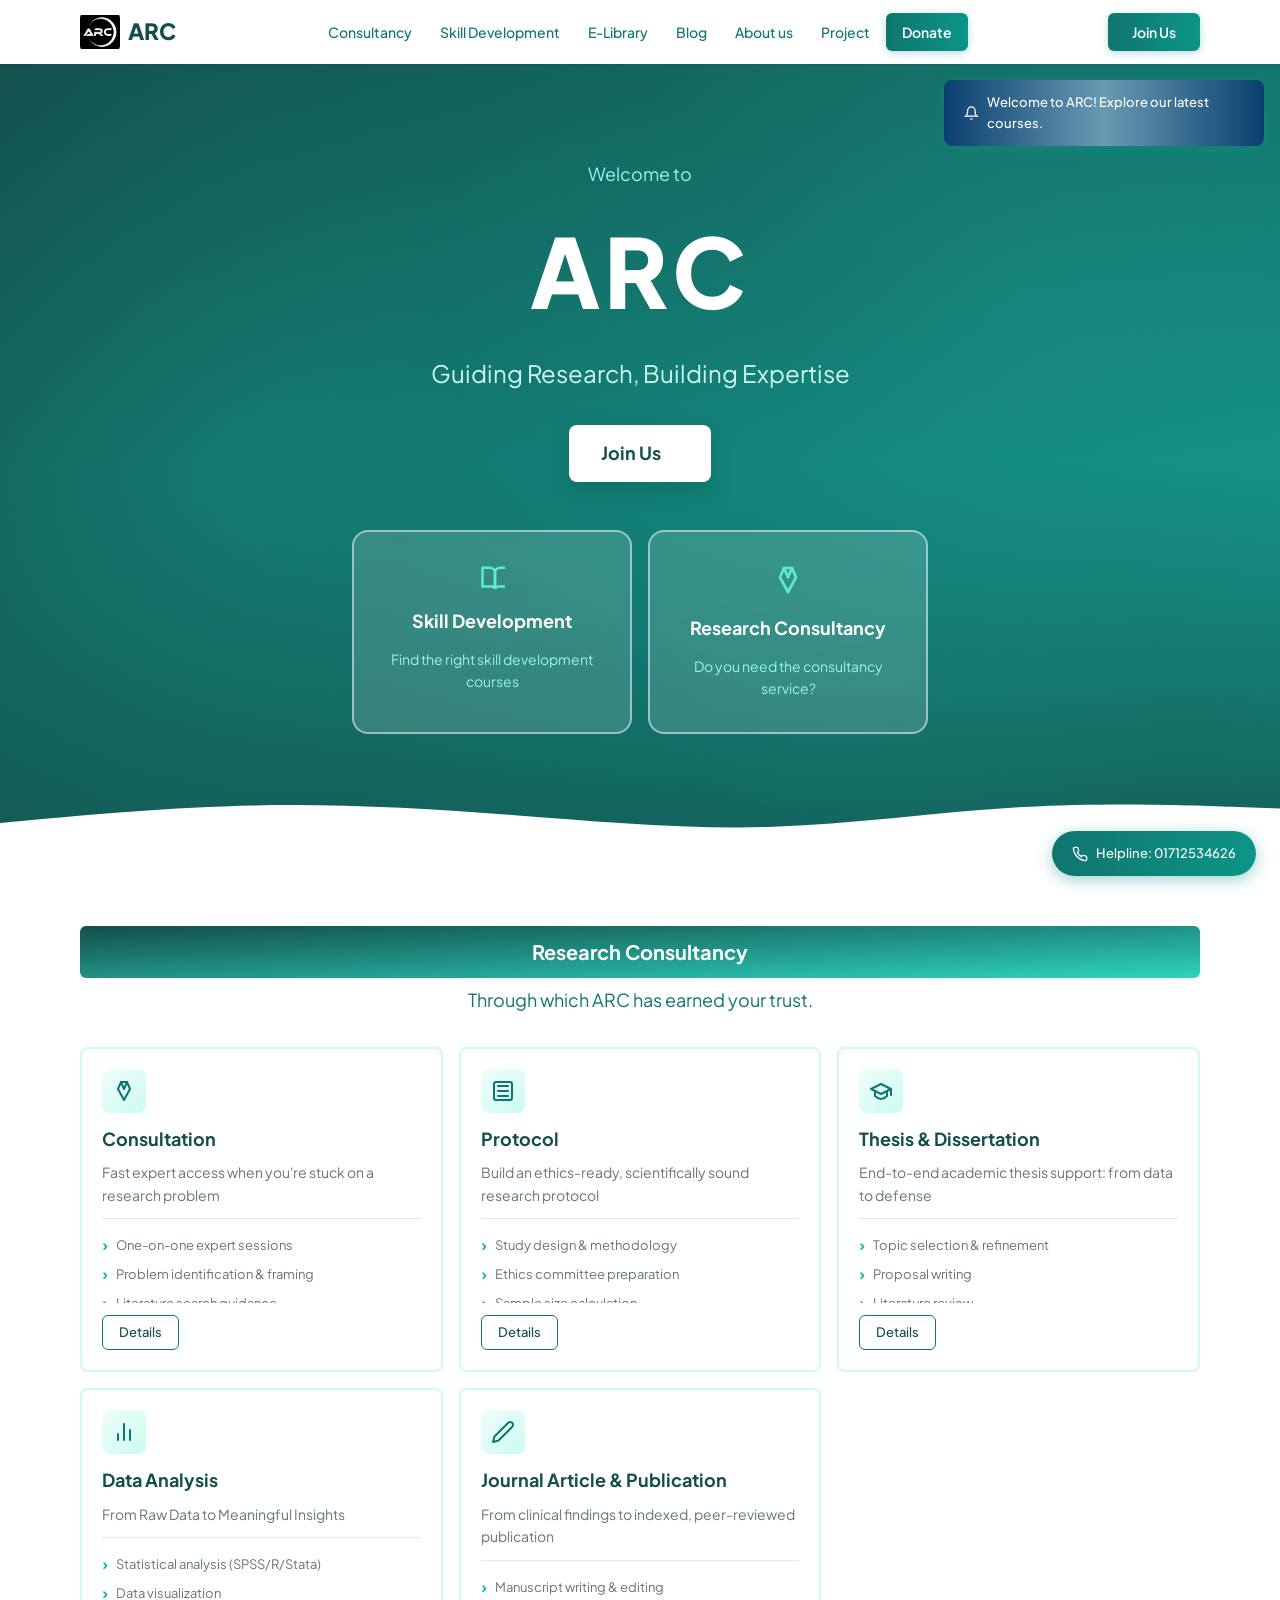
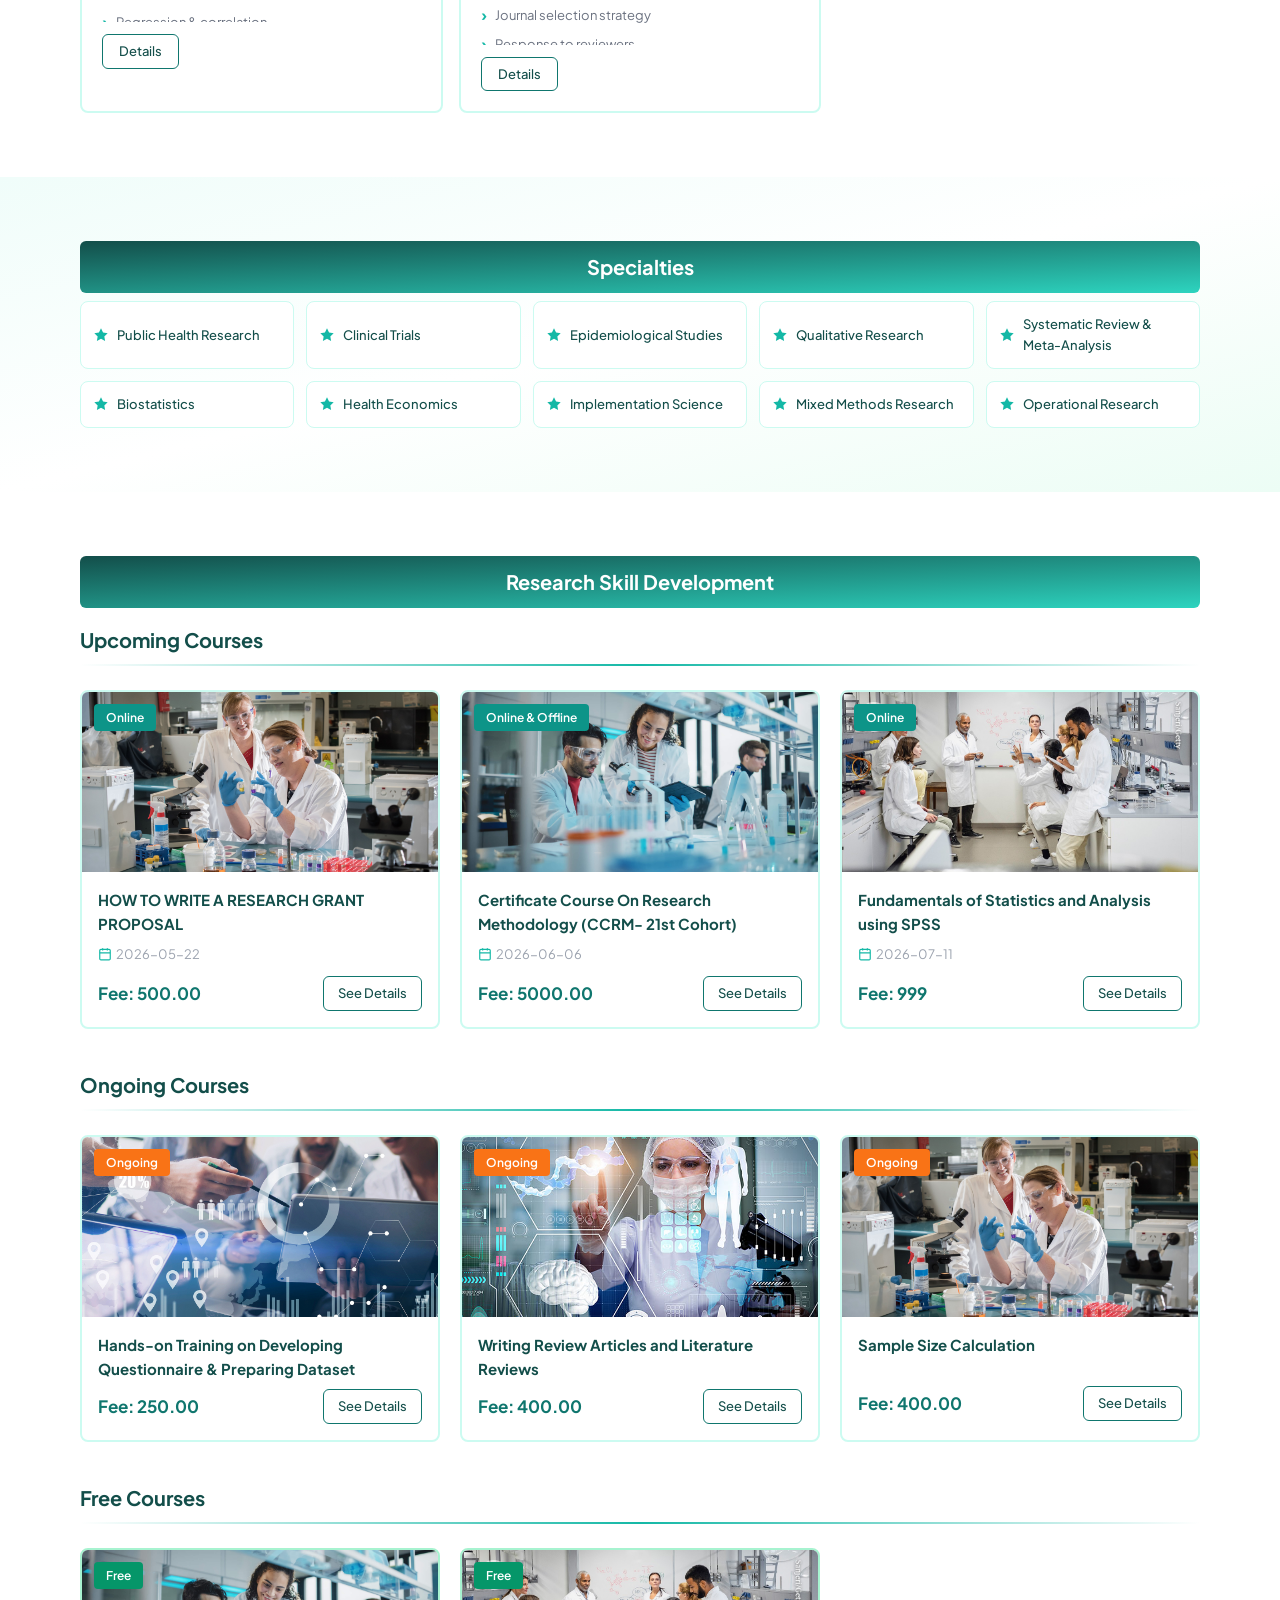
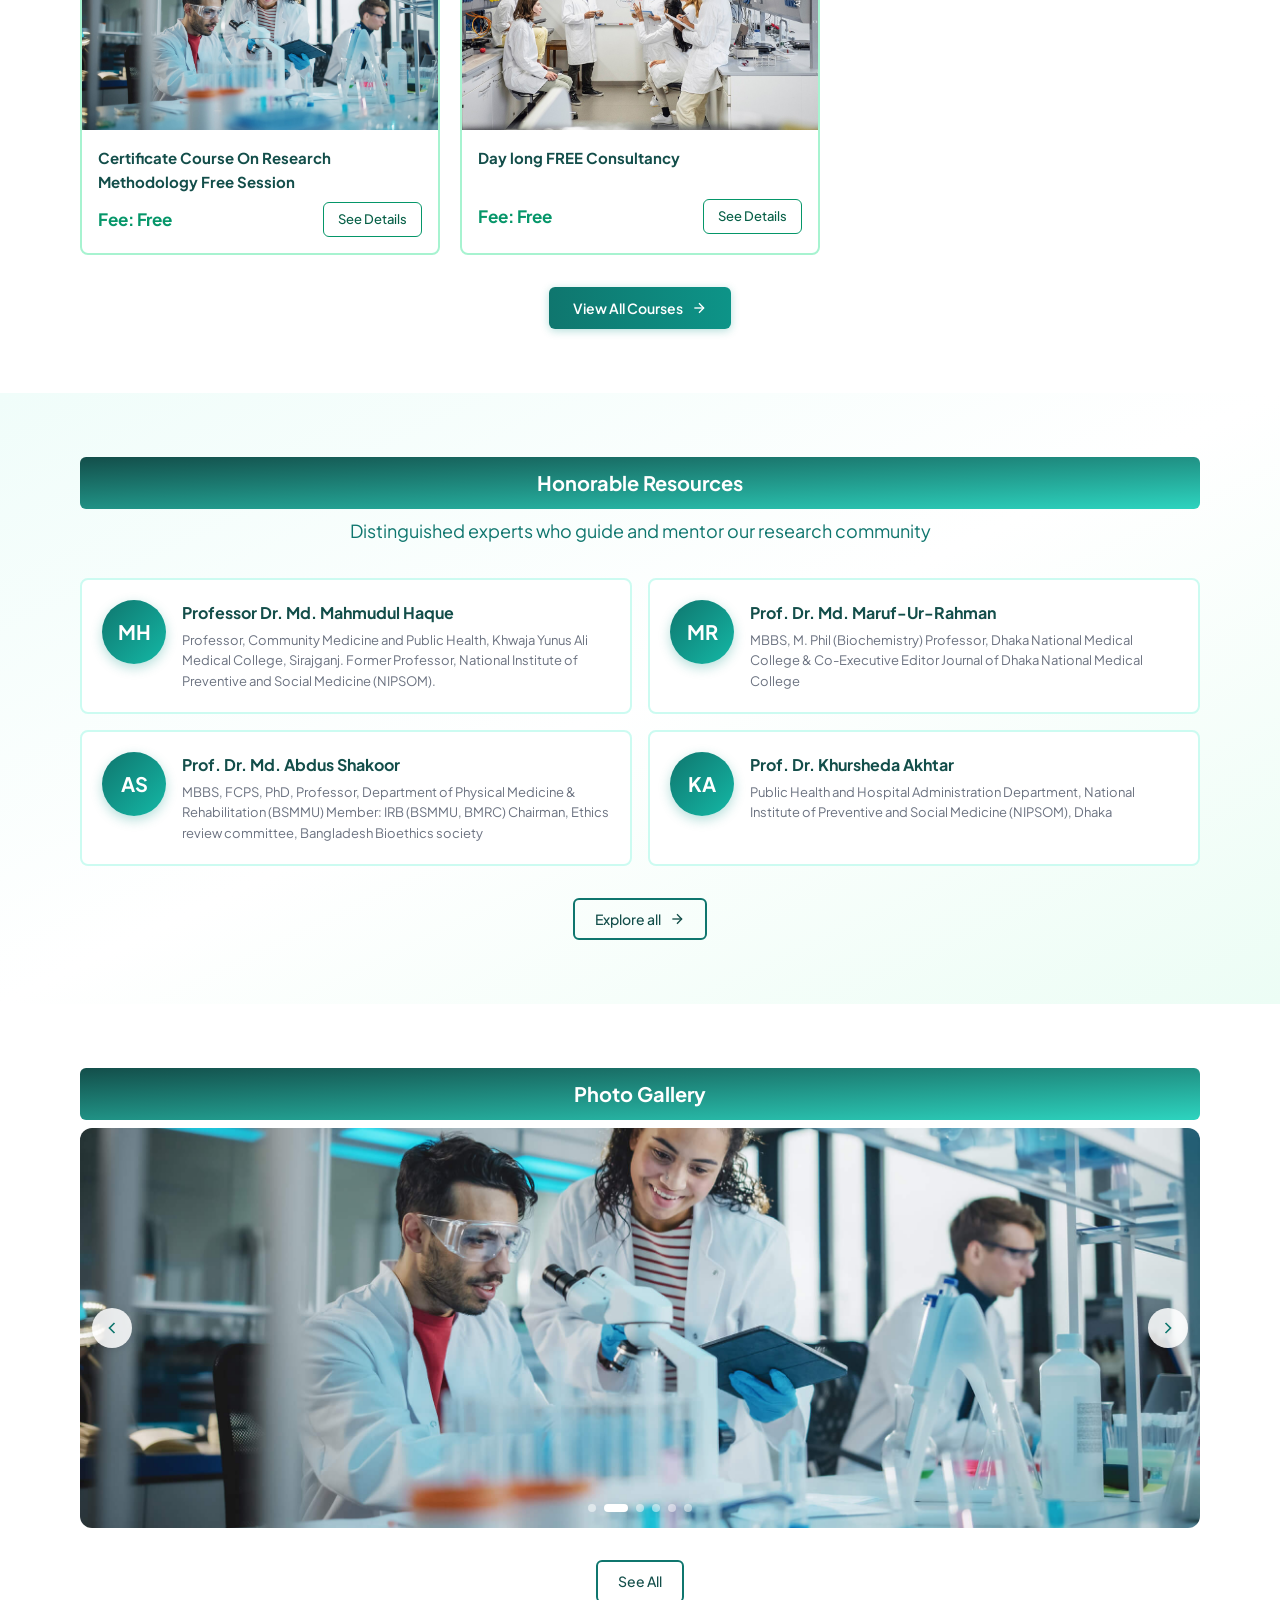
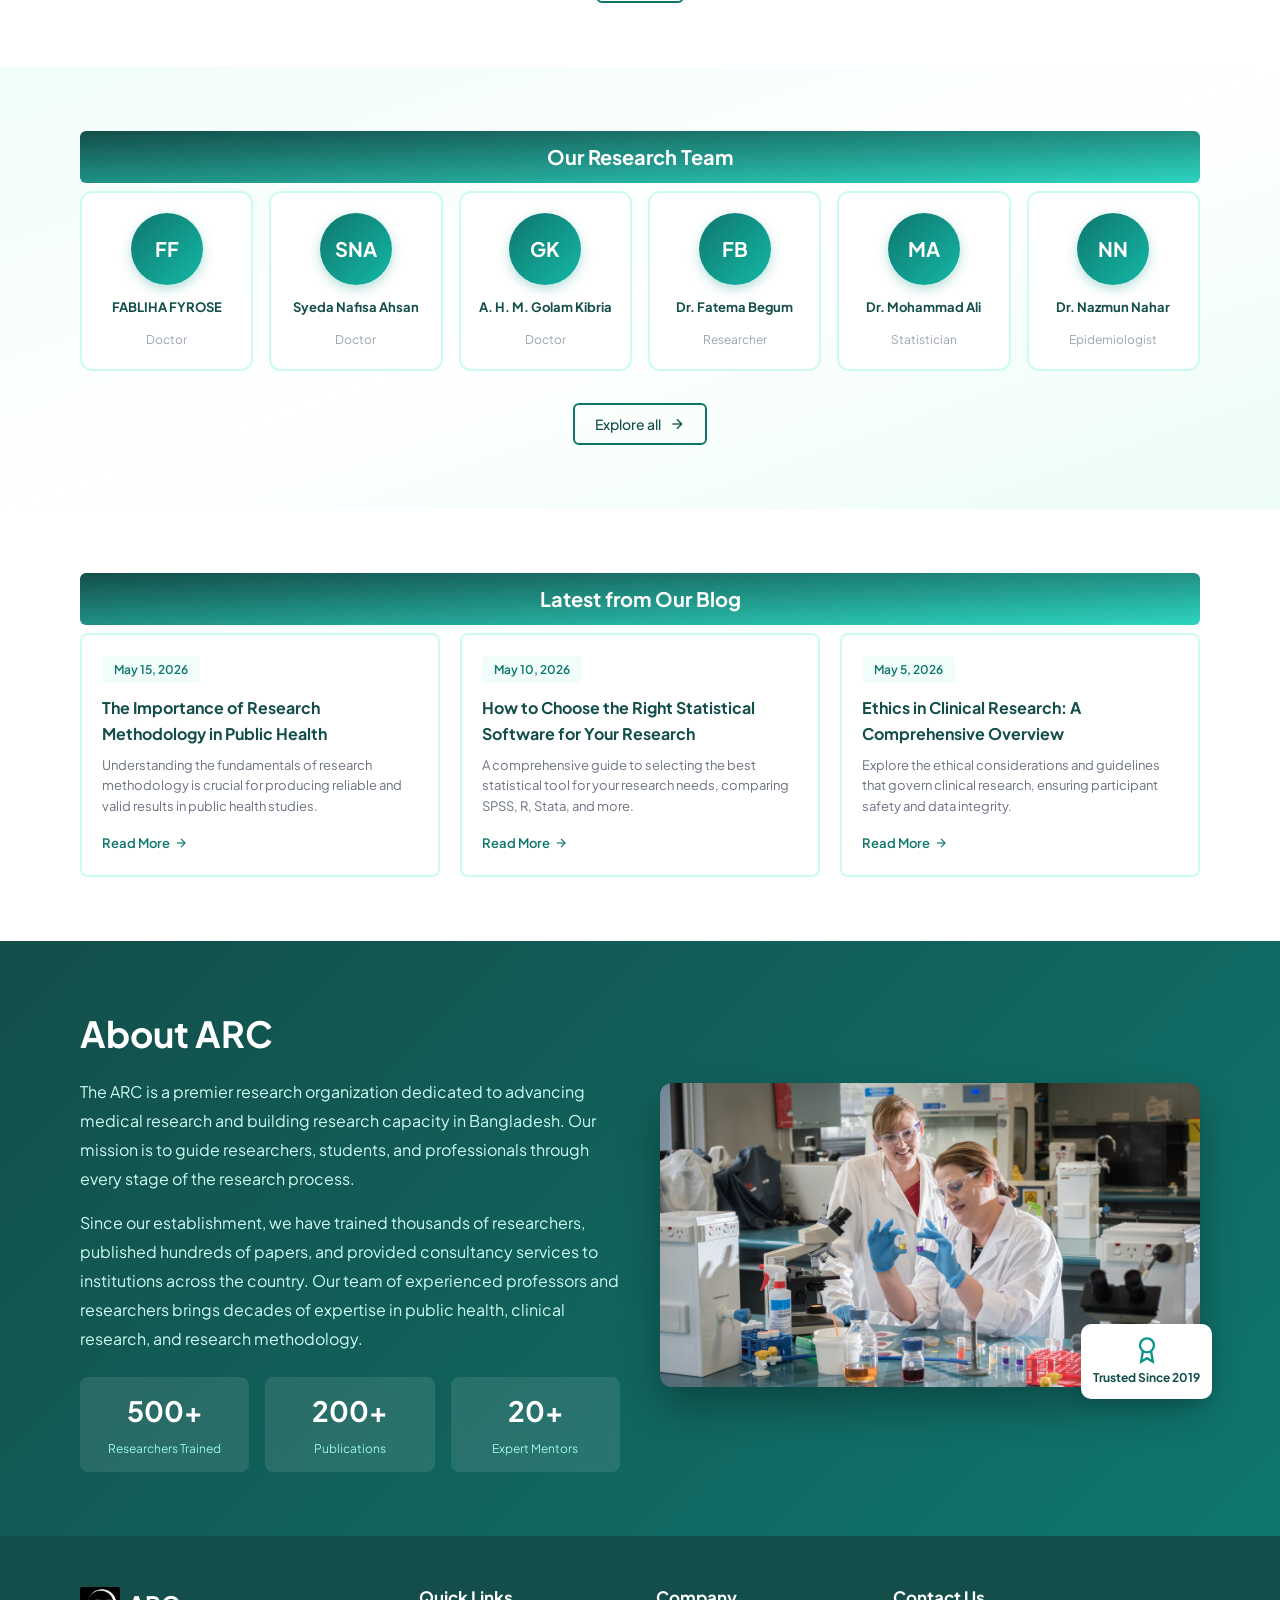
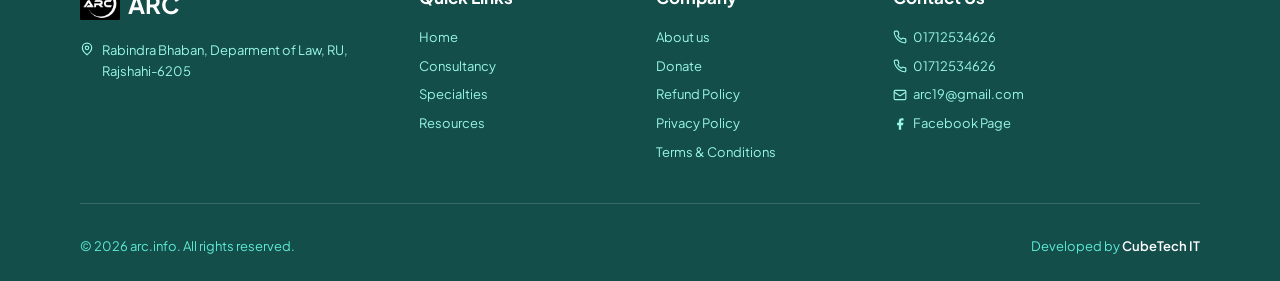
==== commit cc1eb957: "Update index.html" ====
--- a/index.html
+++ b/index.html
@@ -15,19 +15,20 @@
   <!-- ═══════════════ HEADER ═══════════════ -->
   <header id="header">
     <div class="container header-inner">
-      <a href="#" class="logo">
+      <a href="index.html" class="logo">
         <img src="logo.png" alt="ARC Logo" />
         <span>ARC</span>
       </a>
       <nav id="desktopNav">
         <a href="#consultancy">Consultancy</a>
         <a href="#courses">Skill Development</a>
-        <a href="#resources">E-Library</a>
+        <a href="elibrary.html">E-Library</a>
         <a href="#blog">Blog</a>
         <a href="#about">About us</a>
         <a href="#team">Project</a>
+        <a href="donate.html" class="nav-donate-link">Donate</a>
       </nav>
-      <a href="#" class="btn-join">Join Us</a>
+      <a href="step2.html" class="btn-join">Join Us</a>
       <button id="menuToggle" aria-label="Toggle menu">
         <span class="hamburger"></span>
       </button>
@@ -41,6 +42,7 @@
       <a href="#blog">Blog</a>
       <a href="#about">About us</a>
       <a href="#team">Project</a>
+      <a href="donate.html" class="nav-donate-link">Donate</a>
       <a href="#" class="btn-join-mobile">Join Us</a>
     </nav>
   </header>
@@ -54,7 +56,7 @@
         <p class="hero-welcome">Welcome to</p>
         <h1 class="hero-title">ARC</h1>
         <p class="hero-subtitle">Guiding Research, Building Expertise</p>
-        <a href="#" class="btn-hero-join">
+        <a href="step2.html" class="btn-hero-join">
           Join Us
           <svg width="10" height="10" viewBox="0 0 10 10" fill="none" stroke="currentColor" stroke-width="2" stroke-linecap="round" stroke-linejoin="round"><path d="M5 12h14"/><path d="m12 5 7 7-7 7"/></svg>
         </a>
@@ -621,7 +623,7 @@
         <div class="footer-col">
           <h4>Quick Links</h4>
           <ul>
-            <li><a href="#">Home</a></li>
+            <li><a href="index.html">Home</a></li>
             <li><a href="#consultancy">Consultancy</a></li>
             <li><a href="#specialties">Specialties</a></li>
             <li><a href="#resources">Resources</a></li>
@@ -633,6 +635,7 @@
           <h4>Company</h4>
           <ul>
             <li><a href="#about">About us</a></li>
+            <li><a href="donate.html">Donate</a></li>
             <li><a href="#">Refund Policy</a></li>
             <li><a href="#">Privacy Policy</a></li>
             <li><a href="#">Terms &amp; Conditions</a></li>
--- a/style.css
+++ b/style.css
@@ -105,6 +105,24 @@
   background: #f0fdfa;
 }
 
+/* Donate nav link - highlighted */
+.nav-donate-link {
+  background: linear-gradient(to right, #0f766e, #0d9488) !important;
+  color: #ffffff !important;
+  border-radius: 6px !important;
+  font-weight: 600 !important;
+  padding: 0.5rem 1rem !important;
+  box-shadow: 0 2px 8px rgba(13,148,136,0.3);
+  transition: all 0.3s;
+}
+
+.nav-donate-link:hover {
+  background: linear-gradient(to right, #0d9488, #14b8a6) !important;
+  color: #ffffff !important;
+  box-shadow: 0 4px 12px rgba(13,148,136,0.4) !important;
+  transform: translateY(-1px);
+}
+
 .btn-join {
   display: none;
   padding: 0.5rem 1.5rem;
@@ -184,6 +202,16 @@
   background: #f0fdfa;
 }
 
+/* Donate nav link mobile - highlighted */
+#mobileNav .nav-donate-link {
+  background: linear-gradient(to right, #0f766e, #0d9488) !important;
+  color: #ffffff !important;
+  text-align: center;
+  font-weight: 600 !important;
+  border-radius: 6px !important;
+  margin-top: 0.25rem;
+}
+
 .btn-join-mobile {
   margin-top: 0.5rem;
   padding: 0.625rem 1rem;
@@ -524,7 +552,7 @@
 }
 
 .feature-list li::before {
-  content: '›';
+  content: '\203A';
   color: #14b8a6;
   font-weight: 700;
   font-size: 1rem;
@@ -1350,3 +1378,643 @@
   opacity: 1;
   transform: translateY(0);
 }
+
+
+/* ═══════════════════════════════════════════════
+   DONATE PAGE STYLES
+   ═══════════════════════════════════════════════ */
+
+/* ── Donate Hero ── */
+#donateHero {
+  position: relative;
+  min-height: 50vh;
+  display: flex;
+  align-items: center;
+  overflow: hidden;
+  background: linear-gradient(135deg, #134e4a 0%, #0f766e 40%, #0d9488 70%, #14b8a6 100%);
+}
+
+.donate-hero-overlay {
+  position: absolute;
+  inset: 0;
+  background: 
+    radial-gradient(circle at 30% 60%, rgba(45,212,191,0.2) 0%, transparent 50%),
+    radial-gradient(circle at 70% 30%, rgba(94,234,212,0.15) 0%, transparent 50%),
+    linear-gradient(to top, rgba(19,78,74,0.9), rgba(19,78,74,0.4), rgba(19,78,74,0.6));
+  z-index: 1;
+}
+
+.donate-hero-content {
+  position: relative;
+  z-index: 2;
+  text-align: center;
+  padding: 5rem 1rem 5rem;
+}
+
+.donate-hero-title {
+  font-size: 3rem;
+  font-weight: 800;
+  color: #ffffff;
+  margin-bottom: 0.25rem;
+  animation: fadeInUp 0.6s ease-out;
+}
+
+.donate-hero-subtitle {
+  font-size: 1.5rem;
+  color: #5eead4;
+  font-weight: 600;
+  margin-bottom: 1.5rem;
+  animation: fadeInUp 0.6s ease-out 0.1s both;
+}
+
+.donate-hero-desc {
+  font-size: 1.0625rem;
+  color: #ccfbf1;
+  max-width: 40rem;
+  margin: 0 auto 2.5rem;
+  line-height: 1.8;
+  animation: fadeInUp 0.6s ease-out 0.2s both;
+}
+
+.donate-hero-actions {
+  display: flex;
+  flex-direction: column;
+  gap: 1rem;
+  align-items: center;
+  animation: fadeInUp 0.6s ease-out 0.3s both;
+}
+
+.btn-donate-hero {
+  display: inline-flex;
+  align-items: center;
+  gap: 0.75rem;
+  padding: 1rem 2.5rem;
+  background: #ffffff;
+  color: #134e4a;
+  font-weight: 700;
+  font-size: 1.125rem;
+  border-radius: 8px;
+  box-shadow: 0 8px 24px rgba(0,0,0,0.15);
+  transition: all 0.3s;
+}
+
+.btn-donate-hero:hover {
+  background: #f0fdfa;
+  transform: translateY(-2px);
+  box-shadow: 0 12px 32px rgba(0,0,0,0.2);
+}
+
+.btn-donate-hero svg {
+  color: #ef4444;
+}
+
+.btn-donate-hero-outline {
+  display: inline-flex;
+  align-items: center;
+  gap: 0.5rem;
+  padding: 0.875rem 2rem;
+  border: 2px solid rgba(255,255,255,0.6);
+  color: #ffffff;
+  font-weight: 600;
+  font-size: 1rem;
+  border-radius: 8px;
+  transition: all 0.3s;
+}
+
+.btn-donate-hero-outline:hover {
+  background: rgba(255,255,255,0.15);
+  border-color: rgba(255,255,255,0.9);
+  transform: translateY(-2px);
+}
+
+@media (min-width: 640px) {
+  .donate-hero-title { font-size: 4rem; }
+  .donate-hero-actions { flex-direction: row; justify-content: center; }
+}
+
+@media (min-width: 768px) {
+  .donate-hero-content { padding: 6rem 1rem 6rem; }
+  .donate-hero-title { font-size: 5rem; }
+  .donate-hero-subtitle { font-size: 1.75rem; }
+}
+
+/* ── Donation Options Grid ── */
+#donateOptions {
+  padding: 4rem 0;
+}
+
+.donate-grid {
+  display: grid;
+  grid-template-columns: 1fr;
+  gap: 1.5rem;
+}
+
+.donate-card {
+  background: #ffffff;
+  border: 2px solid #ccfbf1;
+  border-radius: 12px;
+  padding: 2rem;
+  transition: all 0.3s;
+  display: flex;
+  flex-direction: column;
+  align-items: flex-start;
+}
+
+.donate-card:hover {
+  border-color: #2dd4bf;
+  box-shadow: 0 8px 24px rgba(13,148,136,0.15);
+  transform: translateY(-4px);
+}
+
+.donate-card-icon {
+  display: inline-flex;
+  align-items: center;
+  justify-content: center;
+  width: 56px;
+  height: 56px;
+  border-radius: 12px;
+  background: linear-gradient(to bottom right, #f0fdfa, #ccfbf1);
+  color: #0f766e;
+  margin-bottom: 1.25rem;
+  transition: all 0.3s;
+}
+
+.donate-card:hover .donate-card-icon {
+  background: linear-gradient(to bottom right, #0f766e, #0d9488);
+  color: #ffffff;
+  transform: scale(1.05);
+}
+
+.donate-card-title {
+  font-size: 1.25rem;
+  font-weight: 700;
+  color: #134e4a;
+  margin-bottom: 0.75rem;
+  text-transform: uppercase;
+  letter-spacing: 0.5px;
+}
+
+.donate-card-desc {
+  font-size: 0.9375rem;
+  color: #6b7280;
+  line-height: 1.7;
+  margin-bottom: 1.5rem;
+  flex-grow: 1;
+}
+
+.btn-donate-action {
+  display: inline-flex;
+  align-items: center;
+  gap: 0.5rem;
+  padding: 0.75rem 1.75rem;
+  background: linear-gradient(to right, #0f766e, #0d9488);
+  color: #ffffff;
+  font-weight: 600;
+  font-size: 0.9375rem;
+  border-radius: 8px;
+  box-shadow: 0 4px 12px rgba(13,148,136,0.3);
+  transition: all 0.3s;
+}
+
+.btn-donate-action:hover {
+  background: linear-gradient(to right, #0d9488, #14b8a6);
+  box-shadow: 0 6px 20px rgba(13,148,136,0.4);
+  transform: translateY(-2px);
+}
+
+/* Zakat card special style */
+.donate-card-zakat {
+  border-color: #fbbf24;
+  background: linear-gradient(to bottom, #fffbeb, #ffffff);
+}
+
+.donate-card-zakat:hover {
+  border-color: #f59e0b;
+  box-shadow: 0 8px 24px rgba(245,158,11,0.15);
+}
+
+.donate-card-zakat .donate-card-icon {
+  background: linear-gradient(to bottom right, #fef3c7, #fde68a);
+  color: #b45309;
+}
+
+.donate-card-zakat:hover .donate-card-icon {
+  background: linear-gradient(to bottom right, #f59e0b, #d97706);
+  color: #ffffff;
+}
+
+.btn-donate-zakat {
+  background: linear-gradient(to right, #f59e0b, #d97706) !important;
+  box-shadow: 0 4px 12px rgba(245,158,11,0.3) !important;
+}
+
+.btn-donate-zakat:hover {
+  background: linear-gradient(to right, #d97706, #b45309) !important;
+  box-shadow: 0 6px 20px rgba(245,158,11,0.4) !important;
+}
+
+/* Sadaqah card special style */
+.donate-card-sadaqah {
+  border-color: #a7f3d0;
+  background: linear-gradient(to bottom, #ecfdf5, #ffffff);
+}
+
+.donate-card-sadaqah:hover {
+  border-color: #34d399;
+  box-shadow: 0 8px 24px rgba(52,211,153,0.15);
+}
+
+.donate-card-sadaqah .donate-card-icon {
+  background: linear-gradient(to bottom right, #d1fae5, #a7f3d0);
+  color: #065f46;
+}
+
+.donate-card-sadaqah:hover .donate-card-icon {
+  background: linear-gradient(to bottom right, #059669, #047857);
+  color: #ffffff;
+}
+
+.btn-donate-sadaqah {
+  background: linear-gradient(to right, #059669, #047857) !important;
+  box-shadow: 0 4px 12px rgba(5,150,105,0.3) !important;
+}
+
+.btn-donate-sadaqah:hover {
+  background: linear-gradient(to right, #047857, #065f46) !important;
+  box-shadow: 0 6px 20px rgba(5,150,105,0.4) !important;
+}
+
+@media (min-width: 768px) {
+  .donate-grid { grid-template-columns: repeat(2, 1fr); }
+}
+
+@media (min-width: 1024px) {
+  .donate-grid { grid-template-columns: repeat(3, 1fr); }
+}
+
+/* ── Bank Transfer / Payment Methods ── */
+#donateBank {
+  padding: 4rem 0;
+  background: linear-gradient(to bottom right, #f0fdfa, #ffffff, #ecfdf5);
+}
+
+.bank-grid {
+  display: grid;
+  grid-template-columns: 1fr;
+  gap: 1.5rem;
+}
+
+.bank-card {
+  background: #ffffff;
+  border: 2px solid #ccfbf1;
+  border-radius: 12px;
+  padding: 1.75rem;
+  transition: all 0.3s;
+}
+
+.bank-card:hover {
+  border-color: #2dd4bf;
+  box-shadow: 0 4px 16px rgba(13,148,136,0.12);
+}
+
+.bank-card-header {
+  display: flex;
+  align-items: center;
+  gap: 0.75rem;
+  margin-bottom: 1.25rem;
+  padding-bottom: 1rem;
+  border-bottom: 2px solid #f0fdfa;
+}
+
+.bank-card-header svg {
+  color: #0f766e;
+  flex-shrink: 0;
+}
+
+.bank-card-header h3 {
+  font-size: 1.25rem;
+  font-weight: 700;
+  color: #134e4a;
+}
+
+.bank-details {
+  display: flex;
+  flex-direction: column;
+  gap: 0.625rem;
+}
+
+.bank-detail-row {
+  display: flex;
+  flex-wrap: wrap;
+  gap: 0.5rem;
+  padding: 0.375rem 0;
+  border-bottom: 1px solid #f0fdfa;
+}
+
+.bank-label {
+  font-size: 0.875rem;
+  font-weight: 600;
+  color: #134e4a;
+  min-width: 140px;
+}
+
+.bank-value {
+  font-size: 0.875rem;
+  color: #6b7280;
+  font-weight: 500;
+}
+
+/* bKash card */
+.bank-card-bkash {
+  border-color: #e14b7a;
+}
+
+.bank-card-bkash:hover {
+  border-color: #d13268;
+  box-shadow: 0 4px 16px rgba(225,75,122,0.15);
+}
+
+.bank-card-bkash .bank-card-header {
+  border-bottom-color: #fce7f0;
+}
+
+.bank-card-bkash .bank-card-header svg {
+  color: #e14b7a;
+}
+
+.bkash-number {
+  display: flex;
+  align-items: center;
+  gap: 0.5rem;
+  margin-bottom: 0.75rem;
+}
+
+.bkash-label {
+  font-size: 0.875rem;
+  font-weight: 600;
+  color: #134e4a;
+}
+
+.bkash-value {
+  font-size: 1.0625rem;
+  font-weight: 700;
+  color: #e14b7a;
+}
+
+.bkash-note {
+  font-size: 0.8125rem;
+  color: #6b7280;
+  line-height: 1.6;
+  padding: 0.75rem;
+  background: #fce7f0;
+  border-radius: 8px;
+}
+
+/* Nagad card */
+.bank-card-nagad {
+  border-color: #f6921e;
+}
+
+.bank-card-nagad:hover {
+  border-color: #e07f0a;
+  box-shadow: 0 4px 16px rgba(246,146,30,0.15);
+}
+
+.bank-card-nagad .bank-card-header {
+  border-bottom-color: #fff3e0;
+}
+
+.bank-card-nagad .bank-card-header svg {
+  color: #f6921e;
+}
+
+.bank-card-nagad .bkash-value {
+  color: #f6921e;
+}
+
+.bank-card-nagad .bkash-note {
+  background: #fff3e0;
+}
+
+/* Mail card */
+.bank-card-mail .mail-address {
+  margin-top: 0.75rem;
+  padding: 1rem;
+  background: #f0fdfa;
+  border-radius: 8px;
+  border-left: 4px solid #0f766e;
+}
+
+.bank-card-mail .mail-address p {
+  font-size: 0.875rem;
+  color: #134e4a;
+  line-height: 1.6;
+}
+
+@media (min-width: 768px) {
+  .bank-grid { grid-template-columns: repeat(2, 1fr); }
+}
+
+/* ── Impact Section ── */
+#donateImpact {
+  padding: 4rem 0;
+  background: linear-gradient(135deg, #134e4a, #0f766e);
+  color: #ffffff;
+}
+
+.impact-grid {
+  display: grid;
+  grid-template-columns: repeat(2, 1fr);
+  gap: 1.5rem;
+}
+
+.impact-card {
+  text-align: center;
+  padding: 2rem 1.25rem;
+  border-radius: 12px;
+  background: rgba(255,255,255,0.1);
+  backdrop-filter: blur(4px);
+  border: 1px solid rgba(255,255,255,0.15);
+  transition: all 0.3s;
+}
+
+.impact-card:hover {
+  background: rgba(255,255,255,0.18);
+  transform: translateY(-4px);
+}
+
+.impact-number {
+  font-size: 2.5rem;
+  font-weight: 800;
+  color: #5eead4;
+  margin-bottom: 0.25rem;
+}
+
+.impact-label {
+  font-size: 1rem;
+  font-weight: 600;
+  color: #ffffff;
+  margin-bottom: 0.75rem;
+}
+
+.impact-desc {
+  font-size: 0.875rem;
+  color: #99f6e4;
+  line-height: 1.6;
+}
+
+@media (min-width: 768px) {
+  .impact-grid { grid-template-columns: repeat(4, 1fr); }
+  .impact-number { font-size: 3rem; }
+}
+
+/* ── Company Matching Section ── */
+#donateMatching {
+  padding: 4rem 0;
+}
+
+.matching-inner {
+  display: flex;
+  flex-direction: column;
+  align-items: center;
+  gap: 1.5rem;
+  text-align: center;
+  padding: 2.5rem;
+  background: #ffffff;
+  border: 2px solid #ccfbf1;
+  border-radius: 16px;
+  transition: all 0.3s;
+}
+
+.matching-inner:hover {
+  border-color: #2dd4bf;
+  box-shadow: 0 8px 24px rgba(13,148,136,0.12);
+}
+
+.matching-icon {
+  width: 80px;
+  height: 80px;
+  border-radius: 50%;
+  background: linear-gradient(to bottom right, #f0fdfa, #ccfbf1);
+  color: #0f766e;
+  display: flex;
+  align-items: center;
+  justify-content: center;
+  flex-shrink: 0;
+}
+
+.matching-content h3 {
+  font-size: 1.5rem;
+  font-weight: 700;
+  color: #134e4a;
+  margin-bottom: 1rem;
+}
+
+.matching-content p {
+  font-size: 0.9375rem;
+  color: #6b7280;
+  line-height: 1.7;
+  margin-bottom: 0.75rem;
+}
+
+.matching-email {
+  color: #0f766e;
+  font-weight: 600;
+  border-bottom: 2px solid #14b8a6;
+  transition: all 0.3s;
+}
+
+.matching-email:hover {
+  color: #14b8a6;
+  border-bottom-color: #0f766e;
+}
+
+@media (min-width: 768px) {
+  .matching-inner { flex-direction: row; text-align: left; }
+}
+
+/* ── FAQ Section ── */
+#donateFaq {
+  padding: 4rem 0;
+  background: linear-gradient(to bottom right, #f0fdfa, #ffffff, #ecfdf5);
+}
+
+.faq-list {
+  max-width: 48rem;
+  margin: 0 auto;
+  display: flex;
+  flex-direction: column;
+  gap: 0.75rem;
+}
+
+.faq-item {
+  background: #ffffff;
+  border: 2px solid #ccfbf1;
+  border-radius: 10px;
+  overflow: hidden;
+  transition: all 0.3s;
+}
+
+.faq-item:hover {
+  border-color: #2dd4bf;
+}
+
+.faq-item.active {
+  border-color: #0f766e;
+  box-shadow: 0 4px 16px rgba(13,148,136,0.12);
+}
+
+.faq-question {
+  display: flex;
+  align-items: center;
+  justify-content: space-between;
+  width: 100%;
+  padding: 1.25rem 1.5rem;
+  background: none;
+  border: none;
+  cursor: pointer;
+  font-size: 1rem;
+  font-weight: 600;
+  color: #134e4a;
+  text-align: left;
+  gap: 1rem;
+  transition: all 0.3s;
+}
+
+.faq-question:hover {
+  color: #0f766e;
+}
+
+.faq-question svg {
+  flex-shrink: 0;
+  transition: transform 0.3s;
+  color: #14b8a6;
+}
+
+.faq-item.active .faq-question svg {
+  transform: rotate(180deg);
+}
+
+.faq-answer {
+  max-height: 0;
+  overflow: hidden;
+  transition: max-height 0.3s ease, padding 0.3s ease;
+}
+
+.faq-item.active .faq-answer {
+  max-height: 500px;
+  padding: 0 1.5rem 1.25rem;
+}
+
+.faq-answer p {
+  font-size: 0.9375rem;
+  color: #6b7280;
+  line-height: 1.7;
+}
+
+/* ── Active Nav Styling ── */
+.active-nav {
+  color: #f59e0b !important;
+  background: #f0fdfa;
+  border-radius: 6px;
+}
